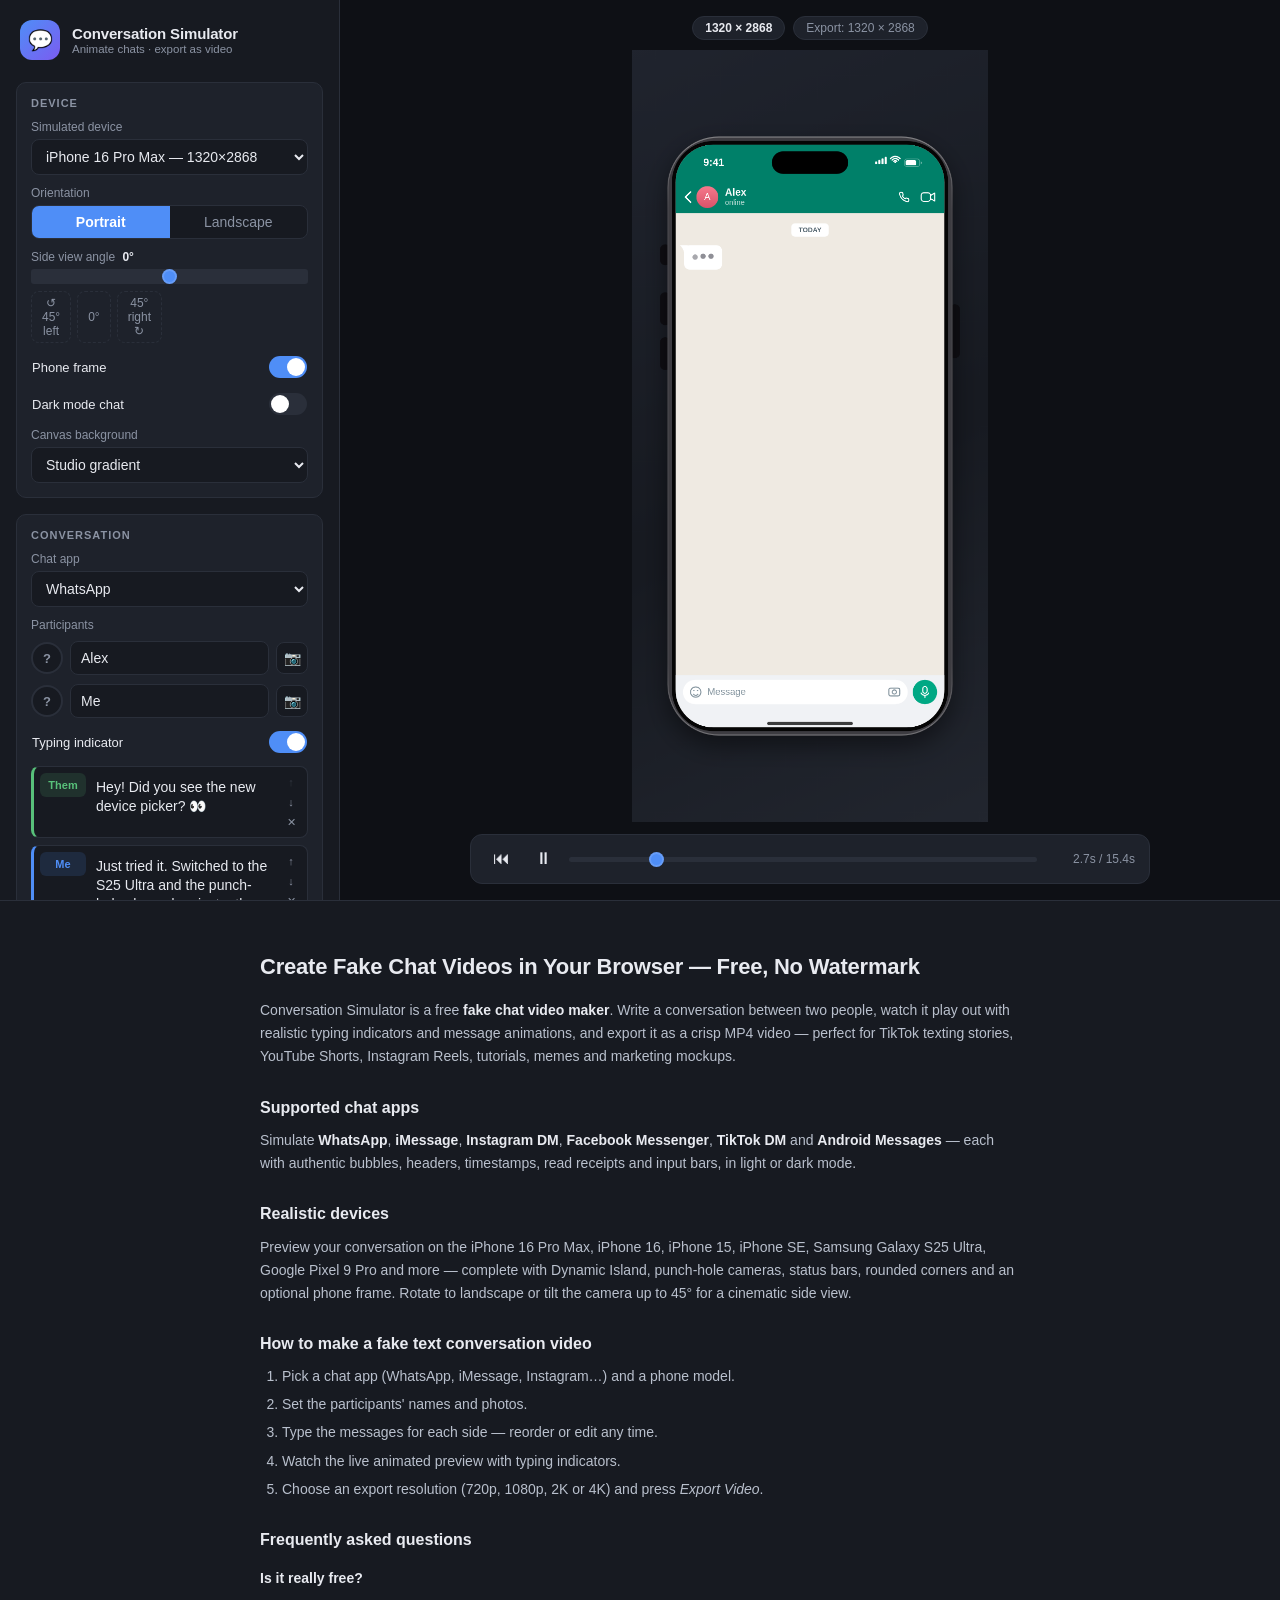
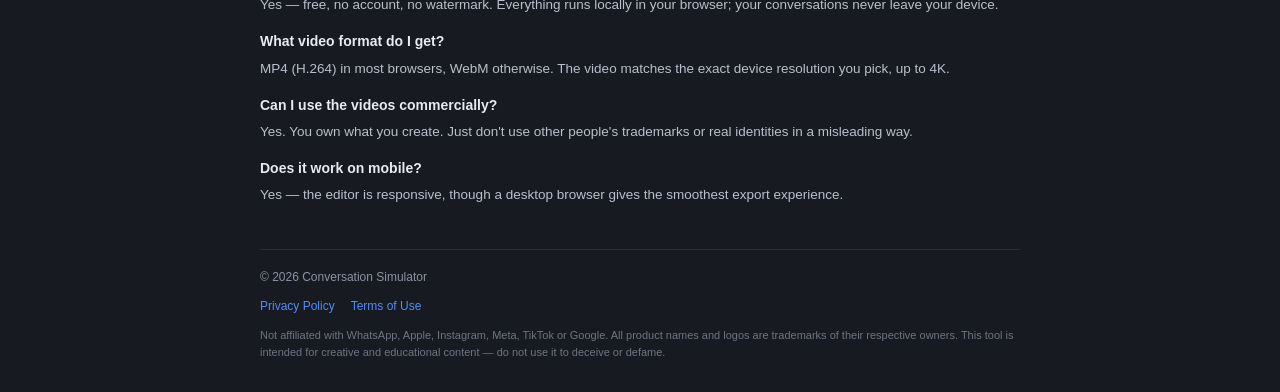
==== index.html @ db602d51 "Conversation Simulator — fake chat video maker Free browser-based tool: animate WhatsApp/iMessage/In" ====
<!DOCTYPE html>
<html lang="en">
<head>
<meta charset="UTF-8" />
<meta name="viewport" content="width=device-width, initial-scale=1.0" />
<title>Fake Chat Video Maker — WhatsApp, iMessage, Instagram DM Animations | Conversation Simulator</title>
<meta name="description" content="Create realistic fake chat conversations for WhatsApp, iMessage, Instagram DM, Messenger and TikTok — animate them with typing indicators and export as HD, Full HD or 4K video. Free, no watermark, runs in your browser." />
<meta name="keywords" content="fake chat generator, chat video maker, whatsapp chat generator, fake text message video, imessage generator, instagram dm generator, chat animation maker, fake conversation video, texting story video maker" />
<link rel="canonical" href="https://cohenido.github.io/chat-video-maker/" />
<link rel="icon" href="assets/favicon.svg" type="image/svg+xml" />

<meta property="og:type" content="website" />
<meta property="og:site_name" content="Conversation Simulator" />
<meta property="og:title" content="Fake Chat Video Maker — WhatsApp, iMessage, Instagram DM Animations" />
<meta property="og:description" content="Create realistic animated chat conversations and export them as HD/4K video. WhatsApp, iMessage, Instagram DM, Messenger & TikTok skins. Free, in your browser." />
<meta property="og:url" content="https://cohenido.github.io/chat-video-maker/" />
<meta property="og:image" content="https://cohenido.github.io/chat-video-maker/assets/og-image.jpg" />
<meta name="twitter:card" content="summary_large_image" />
<meta name="twitter:title" content="Fake Chat Video Maker — Conversation Simulator" />
<meta name="twitter:description" content="Animate fake WhatsApp, iMessage, Instagram DM, Messenger & TikTok chats and export as crisp HD–4K video. Free, no watermark." />
<meta name="twitter:image" content="https://cohenido.github.io/chat-video-maker/assets/og-image.jpg" />

<script type="application/ld+json">
{
  "@context": "https://schema.org",
  "@type": "WebApplication",
  "name": "Conversation Simulator — Fake Chat Video Maker",
  "url": "https://cohenido.github.io/chat-video-maker/",
  "applicationCategory": "MultimediaApplication",
  "operatingSystem": "Any (web browser)",
  "offers": { "@type": "Offer", "price": "0", "priceCurrency": "USD" },
  "description": "Create realistic fake chat conversations for WhatsApp, iMessage, Instagram DM, Messenger and TikTok, animate them with typing indicators, and export as HD, Full HD, 2K or 4K video with device frames for iPhone and Android.",
  "featureList": [
    "WhatsApp, iMessage, Instagram DM, Messenger, TikTok and Android Messages chat styles",
    "iPhone 16/15/SE, Samsung Galaxy S25, Google Pixel 9 device presets with Dynamic Island and punch-hole",
    "Typing indicator and message pop animations",
    "Custom participant names and photos",
    "Portrait, landscape and 3D side-view angle",
    "Export video in 720p, 1080p, 2K or 4K with no watermark"
  ]
}
</script>
<script type="application/ld+json">
{
  "@context": "https://schema.org",
  "@type": "FAQPage",
  "mainEntity": [
    {
      "@type": "Question",
      "name": "How do I make a fake WhatsApp chat video?",
      "acceptedAnswer": { "@type": "Answer", "text": "Choose WhatsApp as the chat app, pick a phone like the iPhone 16 Pro Max or Galaxy S25, type your messages for both participants, then press Export Video. The conversation animates with typing indicators and downloads as an MP4 video." }
    },
    {
      "@type": "Question",
      "name": "Is the exported video watermarked?",
      "acceptedAnswer": { "@type": "Answer", "text": "No. Exported videos have no watermark and match the exact device resolution you choose, up to 4K." }
    },
    {
      "@type": "Question",
      "name": "Which chat apps can I simulate?",
      "acceptedAnswer": { "@type": "Answer", "text": "WhatsApp, iMessage, Instagram DM, Facebook Messenger, TikTok DM and Android Messages — each with authentic bubbles, headers and input bars in light or dark mode." }
    },
    {
      "@type": "Question",
      "name": "Is it free? Do I need to sign up?",
      "acceptedAnswer": { "@type": "Answer", "text": "Yes, it is completely free and requires no account. Everything runs locally in your browser — your conversations are never uploaded to a server." }
    }
  ]
}
</script>

<link rel="stylesheet" href="css/style.css?v=4" />

<!-- Monetization: set your AdSense publisher ID here after approval, e.g. 'ca-pub-1234567890123456' -->
<script>window.ADSENSE_CLIENT = '';</script>
<script>
(function () {
  if (!window.ADSENSE_CLIENT) return;
  var s = document.createElement('script');
  s.async = true;
  s.src = 'https://pagead2.googlesyndication.com/pagead/js/adsbygoogle.js?client=' + window.ADSENSE_CLIENT;
  s.crossOrigin = 'anonymous';
  document.head.appendChild(s);
  window.addEventListener('load', function () {
    document.querySelectorAll('.ad-slot').forEach(function (slot) {
      slot.style.display = 'block';
      var ins = document.createElement('ins');
      ins.className = 'adsbygoogle';
      ins.style.display = 'block';
      ins.setAttribute('data-ad-client', window.ADSENSE_CLIENT);
      ins.setAttribute('data-ad-format', 'auto');
      ins.setAttribute('data-full-width-responsive', 'true');
      slot.appendChild(ins);
      (window.adsbygoogle = window.adsbygoogle || []).push({});
    });
  });
})();
</script>
</head>
<body>
<div class="app">

  <aside class="sidebar">
    <header class="brand">
      <div class="logo">💬</div>
      <div>
        <h1>Conversation Simulator</h1>
        <p>Animate chats · export as video</p>
      </div>
    </header>

    <section class="panel">
      <h2>Device</h2>
      <label class="field">
        <span>Simulated device</span>
        <select id="device-select"></select>
      </label>
      <div id="custom-device-size" class="dual-input" hidden>
        <label class="field"><span>Width px</span><input id="custom-w" type="number" min="16" step="2" /></label>
        <label class="field"><span>Height px</span><input id="custom-h" type="number" min="16" step="2" /></label>
      </div>
      <div class="field">
        <span>Orientation</span>
        <div class="segmented">
          <button id="portrait-btn" class="active">Portrait</button>
          <button id="landscape-btn">Landscape</button>
        </div>
      </div>
      <div class="field">
        <span>Side view angle <b id="angle-label" class="angle-value">0°</b></span>
        <input id="angle-slider" type="range" min="-45" max="45" step="1" value="0" />
        <div class="angle-presets">
          <button id="angle-left" class="ghost small">↺ 45° left</button>
          <button id="angle-zero" class="ghost small">0°</button>
          <button id="angle-right" class="ghost small">45° right ↻</button>
        </div>
      </div>
      <label class="toggle-row">
        <span>Phone frame</span>
        <input type="checkbox" id="frame-toggle" checked />
      </label>
      <label class="toggle-row">
        <span>Dark mode chat</span>
        <input type="checkbox" id="dark-toggle" />
      </label>
      <label class="field">
        <span>Canvas background</span>
        <select id="bg-style">
          <option value="gradient">Studio gradient</option>
          <option value="solid">Solid color</option>
        </select>
      </label>
      <label class="field" id="bg-color-row" hidden>
        <span>Background color</span>
        <input type="color" id="bg-color" value="#17191e" />
      </label>
    </section>

    <section class="panel">
      <h2>Conversation</h2>
      <label class="field">
        <span>Chat app</span>
        <select id="app-select"></select>
      </label>
      <div class="field">
        <span>Participants</span>
        <div class="participant-row">
          <div id="contact-thumb" class="avatar-thumb them" title="Their photo"></div>
          <input id="contact-name" type="text" placeholder="Contact name" />
          <label class="photo-btn" title="Upload photo">
            📷<input id="contact-photo" type="file" accept="image/*" hidden />
          </label>
          <button id="contact-photo-clear" class="clear-photo" title="Remove photo" hidden>✕</button>
        </div>
        <div class="participant-row">
          <div id="my-thumb" class="avatar-thumb me" title="Your photo"></div>
          <input id="my-name" type="text" placeholder="Your name" />
          <label class="photo-btn" title="Upload photo">
            📷<input id="my-photo" type="file" accept="image/*" hidden />
          </label>
          <button id="my-photo-clear" class="clear-photo" title="Remove photo" hidden>✕</button>
        </div>
      </div>
      <label class="toggle-row">
        <span>Typing indicator</span>
        <input type="checkbox" id="typing-toggle" checked />
      </label>
      <div id="message-list" class="message-list"></div>
      <div class="add-buttons">
        <button id="add-them-btn" class="ghost">+ Received</button>
        <button id="add-me-btn" class="ghost">+ Sent</button>
      </div>
    </section>

    <section class="panel">
      <h2>Export</h2>
      <label class="field">
        <span>Resolution</span>
        <select id="export-res-select"></select>
      </label>
      <div id="custom-export-size" class="dual-input" hidden>
        <label class="field"><span>Width px</span><input id="export-w" type="number" min="16" step="2" /></label>
        <label class="field"><span>Height px</span><input id="export-h" type="number" min="16" step="2" /></label>
      </div>
      <div class="dual-input">
        <label class="field">
          <span>Frame rate</span>
          <select id="fps-select">
            <option value="30">30 fps</option>
            <option value="60" selected>60 fps</option>
          </select>
        </label>
        <label class="field">
          <span>Speed</span>
          <select id="speed-select">
            <option value="0.5">0.5×</option>
            <option value="0.75">0.75×</option>
            <option value="1" selected>1×</option>
            <option value="1.5">1.5×</option>
            <option value="2">2×</option>
          </select>
        </label>
      </div>
      <button id="export-btn" class="primary">⬇ Export Video</button>
      <div id="export-progress" class="progress" hidden>
        <div class="progress-track"><div id="progress-bar" class="progress-bar"></div></div>
        <div class="progress-row">
          <span id="progress-label">Recording…</span>
          <button id="cancel-export-btn" class="ghost small">Cancel</button>
        </div>
        <div class="progress-hint">Recording happens in real time — keep this tab visible for best results.</div>
      </div>
    </section>
  </aside>

  <main class="stage">
    <div class="stage-top">
      <span id="res-badge" class="badge"></span>
      <span id="export-badge" class="badge subtle"></span>
    </div>
    <div class="canvas-wrap">
      <canvas id="preview-canvas"></canvas>
    </div>
    <div class="transport">
      <button id="restart-btn" title="Restart">⏮</button>
      <button id="play-btn" title="Pause">⏸</button>
      <input id="scrubber" type="range" min="0" max="1000" value="0" />
      <span id="time-label" class="time">0.0s</span>
    </div>
  </main>

</div>

<!-- SEO / content section (also required for ad-network approval) -->
<section class="content-section">
  <div class="content-inner">
    <div class="ad-slot" style="display:none"></div>

    <h2>Create Fake Chat Videos in Your Browser — Free, No Watermark</h2>
    <p>
      Conversation Simulator is a free <strong>fake chat video maker</strong>. Write a conversation
      between two people, watch it play out with realistic typing indicators and message
      animations, and export it as a crisp MP4 video — perfect for TikTok texting stories,
      YouTube Shorts, Instagram Reels, tutorials, memes and marketing mockups.
    </p>

    <h3>Supported chat apps</h3>
    <p>
      Simulate <strong>WhatsApp</strong>, <strong>iMessage</strong>, <strong>Instagram DM</strong>,
      <strong>Facebook Messenger</strong>, <strong>TikTok DM</strong> and <strong>Android Messages</strong> —
      each with authentic bubbles, headers, timestamps, read receipts and input bars, in light or dark mode.
    </p>

    <h3>Realistic devices</h3>
    <p>
      Preview your conversation on the iPhone 16 Pro Max, iPhone 16, iPhone 15, iPhone SE,
      Samsung Galaxy S25 Ultra, Google Pixel 9 Pro and more — complete with Dynamic Island,
      punch-hole cameras, status bars, rounded corners and an optional phone frame. Rotate to
      landscape or tilt the camera up to 45° for a cinematic side view.
    </p>

    <h3>How to make a fake text conversation video</h3>
    <ol>
      <li>Pick a chat app (WhatsApp, iMessage, Instagram…) and a phone model.</li>
      <li>Set the participants' names and photos.</li>
      <li>Type the messages for each side — reorder or edit any time.</li>
      <li>Watch the live animated preview with typing indicators.</li>
      <li>Choose an export resolution (720p, 1080p, 2K or 4K) and press <em>Export Video</em>.</li>
    </ol>

    <h3>Frequently asked questions</h3>
    <dl class="faq">
      <dt>Is it really free?</dt>
      <dd>Yes — free, no account, no watermark. Everything runs locally in your browser; your conversations never leave your device.</dd>
      <dt>What video format do I get?</dt>
      <dd>MP4 (H.264) in most browsers, WebM otherwise. The video matches the exact device resolution you pick, up to 4K.</dd>
      <dt>Can I use the videos commercially?</dt>
      <dd>Yes. You own what you create. Just don't use other people's trademarks or real identities in a misleading way.</dd>
      <dt>Does it work on mobile?</dt>
      <dd>Yes — the editor is responsive, though a desktop browser gives the smoothest export experience.</dd>
    </dl>

    <div class="ad-slot" style="display:none"></div>

    <footer class="site-footer">
      <span>© 2026 Conversation Simulator</span>
      <nav>
        <a href="privacy.html">Privacy Policy</a>
        <a href="terms.html">Terms of Use</a>
      </nav>
      <span class="disclaimer">
        Not affiliated with WhatsApp, Apple, Instagram, Meta, TikTok or Google.
        All product names and logos are trademarks of their respective owners.
        This tool is intended for creative and educational content — do not use it to deceive or defame.
      </span>
    </footer>
  </div>
</section>

<div id="toast" class="toast"></div>

<script src="js/devices.js?v=3"></script>
<script src="js/renderer.js?v=5"></script>
<script src="js/export.js?v=4"></script>
<script src="js/app.js?v=3"></script>
</body>
</html>
---- css/style.css ----
* { margin: 0; padding: 0; box-sizing: border-box; }

[hidden] { display: none !important; }

:root {
  --bg: #0e1015;
  --panel: #171a21;
  --panel-2: #1e222b;
  --border: #2a2f3a;
  --text: #e8eaf0;
  --muted: #8b93a3;
  --accent: #4f8ef7;
  --accent-2: #3671d9;
  --danger: #e05d5d;
  --radius: 10px;
  font-size: 14px;
}

html, body { height: 100%; }

body {
  font-family: -apple-system, BlinkMacSystemFont, "Segoe UI", Roboto, "Helvetica Neue", Arial, sans-serif;
  background: var(--bg);
  color: var(--text);
  overflow-x: hidden;
  overflow-y: auto;
}

.app { display: flex; height: 100vh; }

/* ------------------------------ content section ----------------------------- */

.content-section {
  border-top: 1px solid var(--border);
  background: var(--panel);
  padding: 48px 24px 32px;
}
.content-inner { max-width: 760px; margin: 0 auto; line-height: 1.65; color: #b9c0cd; }
.content-inner h2 { color: var(--text); font-size: 22px; margin-bottom: 14px; letter-spacing: -0.01em; }
.content-inner h3 { color: var(--text); font-size: 16px; margin: 26px 0 8px; }
.content-inner p { font-size: 14px; margin-bottom: 10px; }
.content-inner ol { font-size: 14px; padding-left: 22px; display: flex; flex-direction: column; gap: 5px; }
.content-inner strong { color: var(--text); }
.faq dt { color: var(--text); font-weight: 600; font-size: 14px; margin-top: 14px; }
.faq dd { font-size: 13.5px; margin-top: 4px; }
.ad-slot { margin: 26px 0; min-height: 0; }

.site-footer {
  margin-top: 42px; padding-top: 18px; border-top: 1px solid var(--border);
  display: flex; flex-direction: column; gap: 10px; font-size: 12px; color: var(--muted);
}
.site-footer nav { display: flex; gap: 16px; }
.site-footer a { color: var(--accent); text-decoration: none; }
.site-footer a:hover { text-decoration: underline; }
.site-footer .disclaimer { font-size: 11px; opacity: 0.75; line-height: 1.5; }

/* ---------------------------------- sidebar --------------------------------- */

.sidebar {
  width: 340px;
  min-width: 340px;
  background: var(--panel);
  border-right: 1px solid var(--border);
  overflow-y: auto;
  padding: 18px 16px 40px;
  display: flex;
  flex-direction: column;
  gap: 16px;
}

.brand { display: flex; align-items: center; gap: 12px; padding: 2px 4px 6px; }
.brand .logo {
  width: 40px; height: 40px; border-radius: 12px;
  background: linear-gradient(135deg, #4f8ef7, #7b5cf0);
  display: grid; place-items: center; font-size: 20px;
}
.brand h1 { font-size: 15px; font-weight: 700; letter-spacing: -0.01em; }
.brand p { font-size: 11.5px; color: var(--muted); margin-top: 1px; }

.panel {
  background: var(--panel-2);
  border: 1px solid var(--border);
  border-radius: var(--radius);
  padding: 14px;
  display: flex;
  flex-direction: column;
  gap: 11px;
}
.panel h2 {
  font-size: 11px; text-transform: uppercase; letter-spacing: 0.09em;
  color: var(--muted); font-weight: 700;
}

.field { display: flex; flex-direction: column; gap: 5px; flex: 1; }
.field > span { font-size: 12px; color: var(--muted); }

select, input[type="text"], input[type="number"], textarea {
  background: var(--panel);
  border: 1px solid var(--border);
  color: var(--text);
  border-radius: 8px;
  padding: 8px 10px;
  font: inherit;
  width: 100%;
  outline: none;
}
select:focus, input:focus, textarea:focus { border-color: var(--accent); }
input[type="color"] {
  width: 100%; height: 34px; border: 1px solid var(--border);
  border-radius: 8px; background: var(--panel); padding: 3px; cursor: pointer;
}

.dual-input { display: flex; gap: 8px; }

.segmented { display: flex; background: var(--panel); border: 1px solid var(--border); border-radius: 8px; overflow: hidden; }
.segmented button {
  flex: 1; padding: 8px 0; background: transparent; color: var(--muted);
  border: none; font: inherit; cursor: pointer;
}
.segmented button.active { background: var(--accent); color: #fff; font-weight: 600; }
.segmented button:disabled { opacity: 0.4; cursor: not-allowed; }

.toggle-row {
  display: flex; justify-content: space-between; align-items: center;
  font-size: 13px; cursor: pointer; padding: 2px 1px;
}
.toggle-row input[type="checkbox"] {
  appearance: none; width: 38px; height: 22px; border-radius: 11px;
  background: var(--border); position: relative; cursor: pointer; transition: background 0.15s;
}
.toggle-row input[type="checkbox"]::after {
  content: ""; position: absolute; top: 2px; left: 2px;
  width: 18px; height: 18px; border-radius: 50%; background: #fff; transition: left 0.15s;
}
.toggle-row input[type="checkbox"]:checked { background: var(--accent); }
.toggle-row input[type="checkbox"]:checked::after { left: 18px; }

button.primary {
  background: linear-gradient(180deg, var(--accent), var(--accent-2));
  color: #fff; border: none; border-radius: 8px;
  padding: 11px; font: inherit; font-weight: 700; cursor: pointer;
}
button.primary:hover { filter: brightness(1.08); }
button.primary:disabled { opacity: 0.5; cursor: wait; }

button.ghost {
  background: transparent; border: 1px dashed var(--border); color: var(--muted);
  border-radius: 8px; padding: 8px 10px; font: inherit; cursor: pointer; flex: 1;
}
button.ghost:hover { border-color: var(--accent); color: var(--accent); }
button.ghost.small { padding: 4px 10px; font-size: 12px; flex: 0; }

.add-buttons { display: flex; gap: 8px; }

/* ------------------------------- participants ------------------------------- */

.participant-row { display: flex; align-items: center; gap: 7px; margin-top: 4px; }
.participant-row input[type="text"] { flex: 1; min-width: 0; }

.avatar-thumb {
  width: 32px; height: 32px; min-width: 32px; border-radius: 50%;
  background-color: var(--panel); background-size: cover; background-position: center;
  border: 2px solid var(--border); position: relative;
}
.avatar-thumb.them:not(.has-photo)::after,
.avatar-thumb.me:not(.has-photo)::after {
  content: "?"; position: absolute; inset: 0; display: grid; place-items: center;
  color: var(--muted); font-size: 13px; font-weight: 700;
}
.avatar-thumb.has-photo { border-color: var(--accent); }

.photo-btn {
  width: 32px; height: 32px; min-width: 32px; display: grid; place-items: center;
  background: var(--panel); border: 1px solid var(--border); border-radius: 8px;
  cursor: pointer; font-size: 14px;
}
.photo-btn:hover { border-color: var(--accent); }

.clear-photo {
  width: 22px; height: 22px; min-width: 22px; border-radius: 50%;
  background: var(--panel); border: 1px solid var(--border); color: var(--muted);
  font-size: 10px; cursor: pointer;
}
.clear-photo:hover { color: var(--danger); border-color: var(--danger); }

/* ------------------------------- angle control ------------------------------ */

.angle-value { color: var(--text); font-weight: 700; margin-left: 4px; }
.angle-presets { display: flex; gap: 6px; margin-top: 2px; }
.angle-presets button { font-size: 11px; padding: 4px 6px; flex: 1; }

/* ------------------------------ message editor ------------------------------ */

.message-list { display: flex; flex-direction: column; gap: 7px; max-height: 320px; overflow-y: auto; }

.msg-row {
  display: flex; gap: 6px; align-items: flex-start;
  background: var(--panel); border: 1px solid var(--border);
  border-radius: 8px; padding: 6px;
}
.msg-row.me { border-left: 3px solid var(--accent); }
.msg-row:not(.me) { border-left: 3px solid #58c07a; }

.sender-btn {
  min-width: 46px; padding: 6px 0; font-size: 11px; font-weight: 700;
  border: none; border-radius: 6px; cursor: pointer;
  background: #58c07a22; color: #58c07a;
}
.msg-row.me .sender-btn { background: #4f8ef722; color: var(--accent); }

.msg-row textarea {
  border: none; background: transparent; resize: none; padding: 5px 4px;
  min-height: 28px; line-height: 1.35; overflow: hidden;
}

.msg-controls { display: flex; flex-direction: column; gap: 2px; }
.msg-controls button {
  background: transparent; border: none; color: var(--muted);
  font-size: 11px; width: 20px; height: 18px; cursor: pointer; border-radius: 4px;
}
.msg-controls button:hover:not(:disabled) { background: var(--border); color: var(--text); }
.msg-controls button:disabled { opacity: 0.25; cursor: default; }

/* ---------------------------------- progress -------------------------------- */

.progress { display: flex; flex-direction: column; gap: 8px; }
.progress-track { height: 8px; background: var(--panel); border-radius: 4px; overflow: hidden; border: 1px solid var(--border); }
.progress-bar { height: 100%; width: 0%; background: linear-gradient(90deg, var(--accent), #7b5cf0); transition: width 0.15s linear; }
.progress-row { display: flex; justify-content: space-between; align-items: center; font-size: 12px; color: var(--muted); }
.progress-hint { font-size: 11px; color: var(--muted); opacity: 0.75; line-height: 1.4; }

/* ----------------------------------- stage ---------------------------------- */

.stage {
  flex: 1; display: flex; flex-direction: column;
  align-items: center; padding: 16px 24px;
  min-width: 0;
}

.stage-top { display: flex; gap: 8px; padding-bottom: 10px; }
.badge {
  background: var(--panel-2); border: 1px solid var(--border);
  padding: 4px 12px; border-radius: 20px; font-size: 12px; font-weight: 600;
}
.badge.subtle { color: var(--muted); font-weight: 500; }

.canvas-wrap {
  flex: 1; min-height: 0; width: 100%;
  display: grid; place-items: center;
}
#preview-canvas {
  width: 100%;
  height: 100%;
  min-width: 0;
  min-height: 0;
  object-fit: contain;
}

.transport {
  display: flex; align-items: center; gap: 10px;
  width: min(680px, 100%);
  background: var(--panel-2); border: 1px solid var(--border);
  border-radius: 12px; padding: 8px 14px; margin-top: 12px;
}
.transport button {
  background: transparent; border: none; color: var(--text);
  font-size: 17px; cursor: pointer; width: 32px; height: 32px; border-radius: 8px;
}
.transport button:hover { background: var(--border); }
.transport .time { font-size: 12px; color: var(--muted); min-width: 88px; text-align: right; font-variant-numeric: tabular-nums; }

input[type="range"] {
  flex: 1; appearance: none; height: 5px; border-radius: 3px;
  background: var(--border); outline: none; cursor: pointer;
}
input[type="range"]::-webkit-slider-thumb {
  appearance: none; width: 15px; height: 15px; border-radius: 50%;
  background: var(--accent); border: 2px solid #fff2;
}

/* ----------------------------------- toast ---------------------------------- */

.toast {
  position: fixed; bottom: 22px; left: 50%; transform: translate(-50%, 80px);
  background: var(--panel-2); border: 1px solid var(--border);
  padding: 11px 20px; border-radius: 10px; font-size: 13px;
  opacity: 0; transition: all 0.25s ease; pointer-events: none;
  box-shadow: 0 8px 30px rgba(0,0,0,0.4); z-index: 50;
}
.toast.show { opacity: 1; transform: translate(-50%, 0); }
.toast.error { border-color: var(--danger); color: #f0b0b0; }

/* --------------------------------- responsive ------------------------------- */

@media (max-width: 900px) {
  .app { flex-direction: column; overflow-y: auto; height: auto; }
  body { overflow: auto; }
  .sidebar { width: 100%; min-width: 0; border-right: none; border-bottom: 1px solid var(--border); }
  .stage { min-height: 80vh; }
}
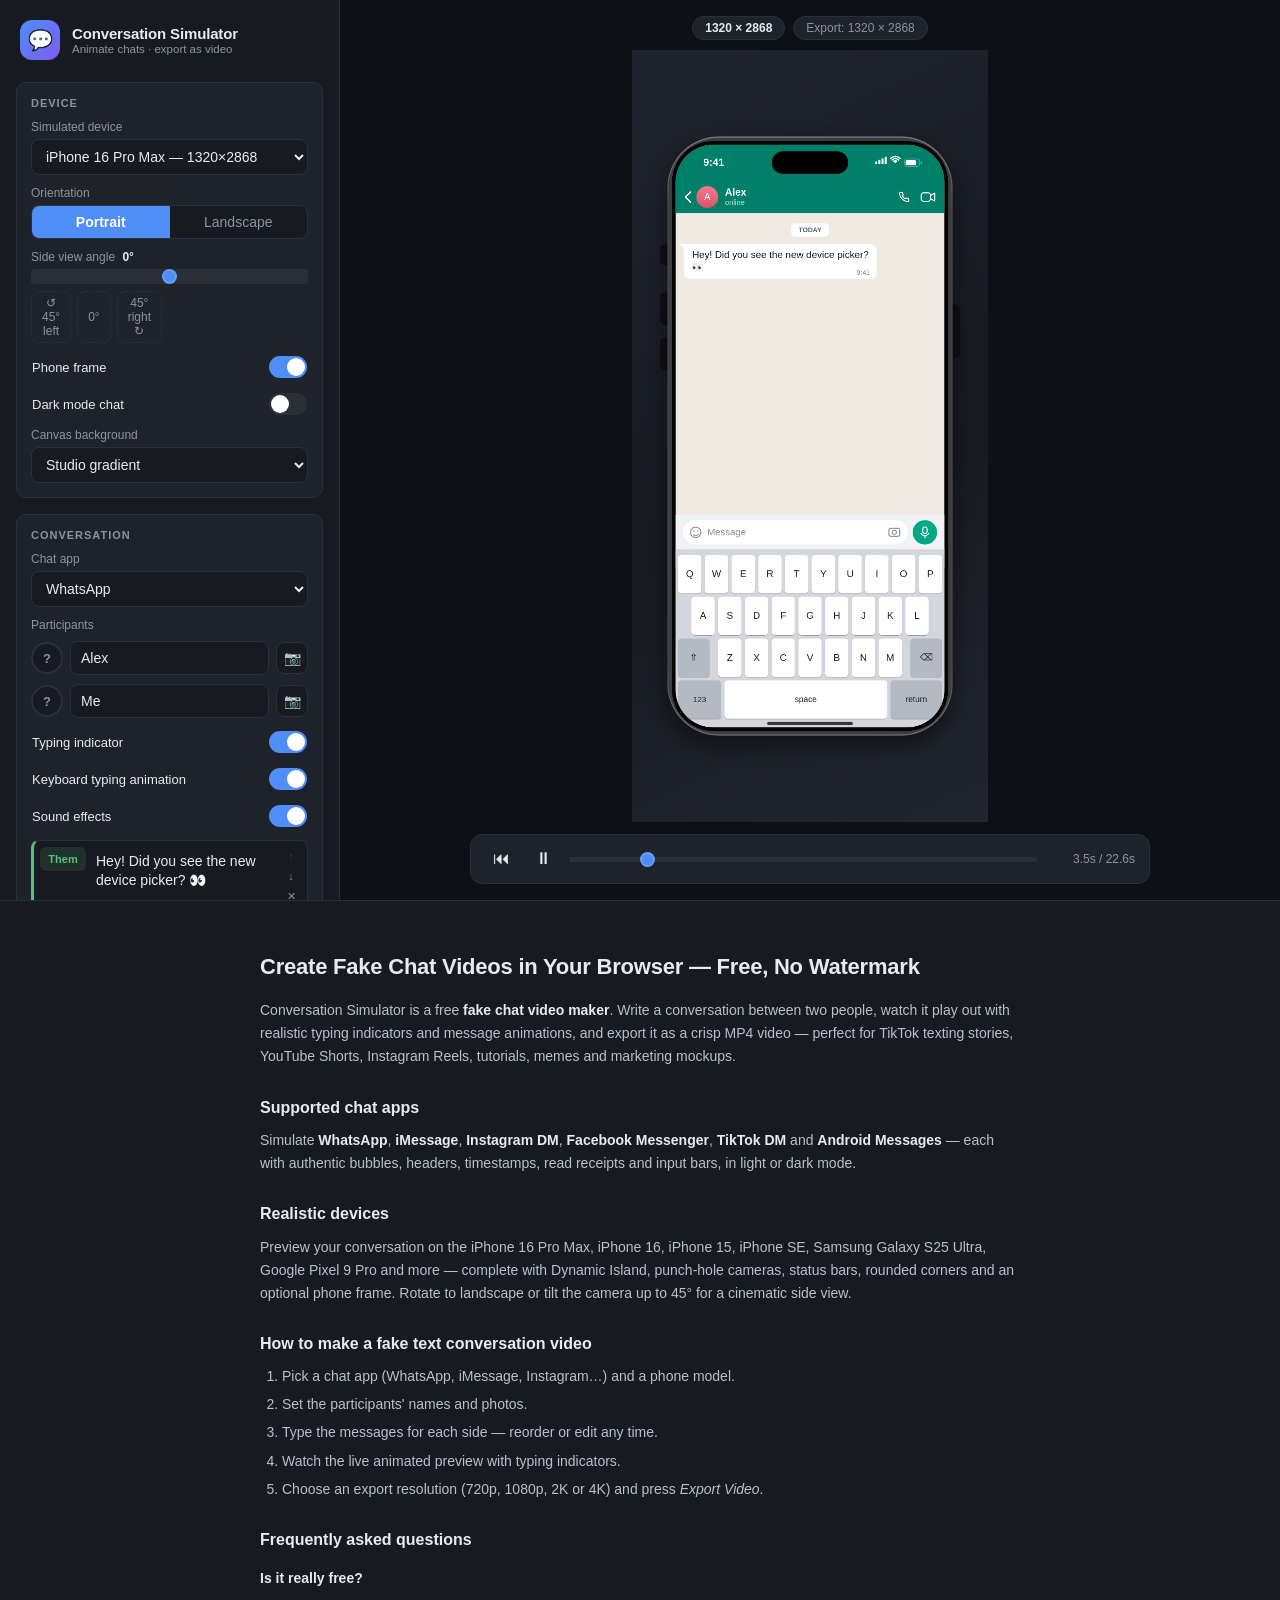
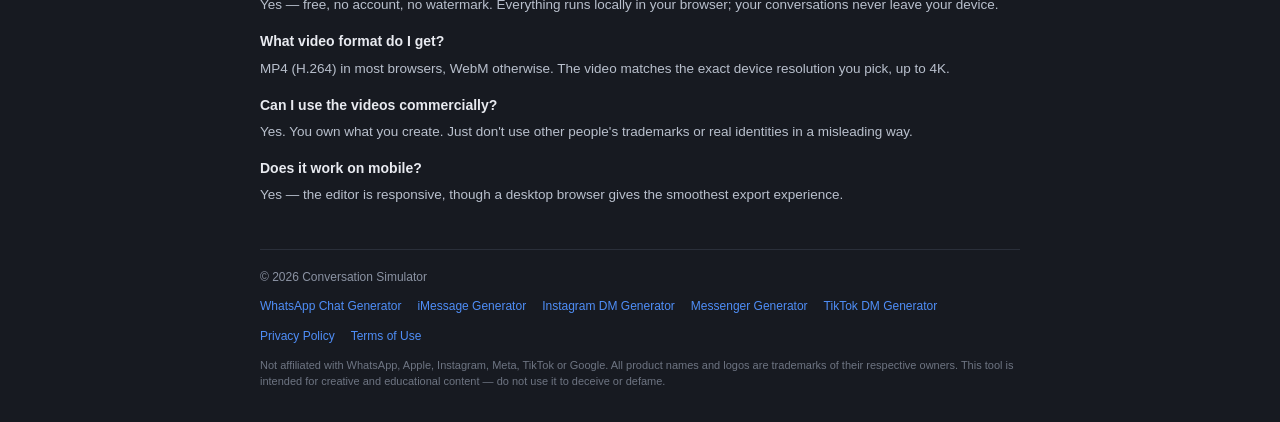
==== commit b6971609: "Per-app sound profiles: WhatsApp da-ding, iMessage swoosh, Messenger pop Each chat skin now has its " ====
--- a/index.html
+++ b/index.html
@@ -185,6 +185,14 @@
         <span>Typing indicator</span>
         <input type="checkbox" id="typing-toggle" checked />
       </label>
+      <label class="toggle-row">
+        <span>Keyboard typing animation</span>
+        <input type="checkbox" id="keyboard-toggle" checked />
+      </label>
+      <label class="toggle-row">
+        <span>Sound effects</span>
+        <input type="checkbox" id="sounds-toggle" checked />
+      </label>
       <div id="message-list" class="message-list"></div>
       <div class="add-buttons">
         <button id="add-them-btn" class="ghost">+ Received</button>
@@ -222,6 +230,10 @@
         </label>
       </div>
       <button id="export-btn" class="primary">⬇ Export Video</button>
+      <div class="dual-input">
+        <button id="export-png-btn" class="ghost">📷 Export PNG</button>
+        <button id="share-btn" class="ghost">🔗 Share link</button>
+      </div>
       <div id="export-progress" class="progress" hidden>
         <div class="progress-track"><div id="progress-bar" class="progress-bar"></div></div>
         <div class="progress-row">
@@ -304,6 +316,13 @@
 
     <footer class="site-footer">
       <span>© 2026 Conversation Simulator</span>
+      <nav class="generator-links">
+        <a href="whatsapp-chat-generator.html">WhatsApp Chat Generator</a>
+        <a href="imessage-generator.html">iMessage Generator</a>
+        <a href="instagram-dm-generator.html">Instagram DM Generator</a>
+        <a href="messenger-chat-generator.html">Messenger Generator</a>
+        <a href="tiktok-dm-generator.html">TikTok DM Generator</a>
+      </nav>
       <nav>
         <a href="privacy.html">Privacy Policy</a>
         <a href="terms.html">Terms of Use</a>
@@ -319,9 +338,10 @@
 
 <div id="toast" class="toast"></div>
 
-<script src="js/devices.js?v=3"></script>
-<script src="js/renderer.js?v=5"></script>
-<script src="js/export.js?v=4"></script>
-<script src="js/app.js?v=3"></script>
+<script src="js/devices.js?v=7"></script>
+<script src="js/sounds.js?v=7"></script>
+<script src="js/renderer.js?v=7"></script>
+<script src="js/export.js?v=7"></script>
+<script src="js/app.js?v=7"></script>
 </body>
 </html>
--- a/css/style.css
+++ b/css/style.css
@@ -50,6 +50,7 @@
   display: flex; flex-direction: column; gap: 10px; font-size: 12px; color: var(--muted);
 }
 .site-footer nav { display: flex; gap: 16px; }
+.site-footer nav.generator-links { flex-wrap: wrap; gap: 8px 16px; }
 .site-footer a { color: var(--accent); text-decoration: none; }
 .site-footer a:hover { text-decoration: underline; }
 .site-footer .disclaimer { font-size: 11px; opacity: 0.75; line-height: 1.5; }
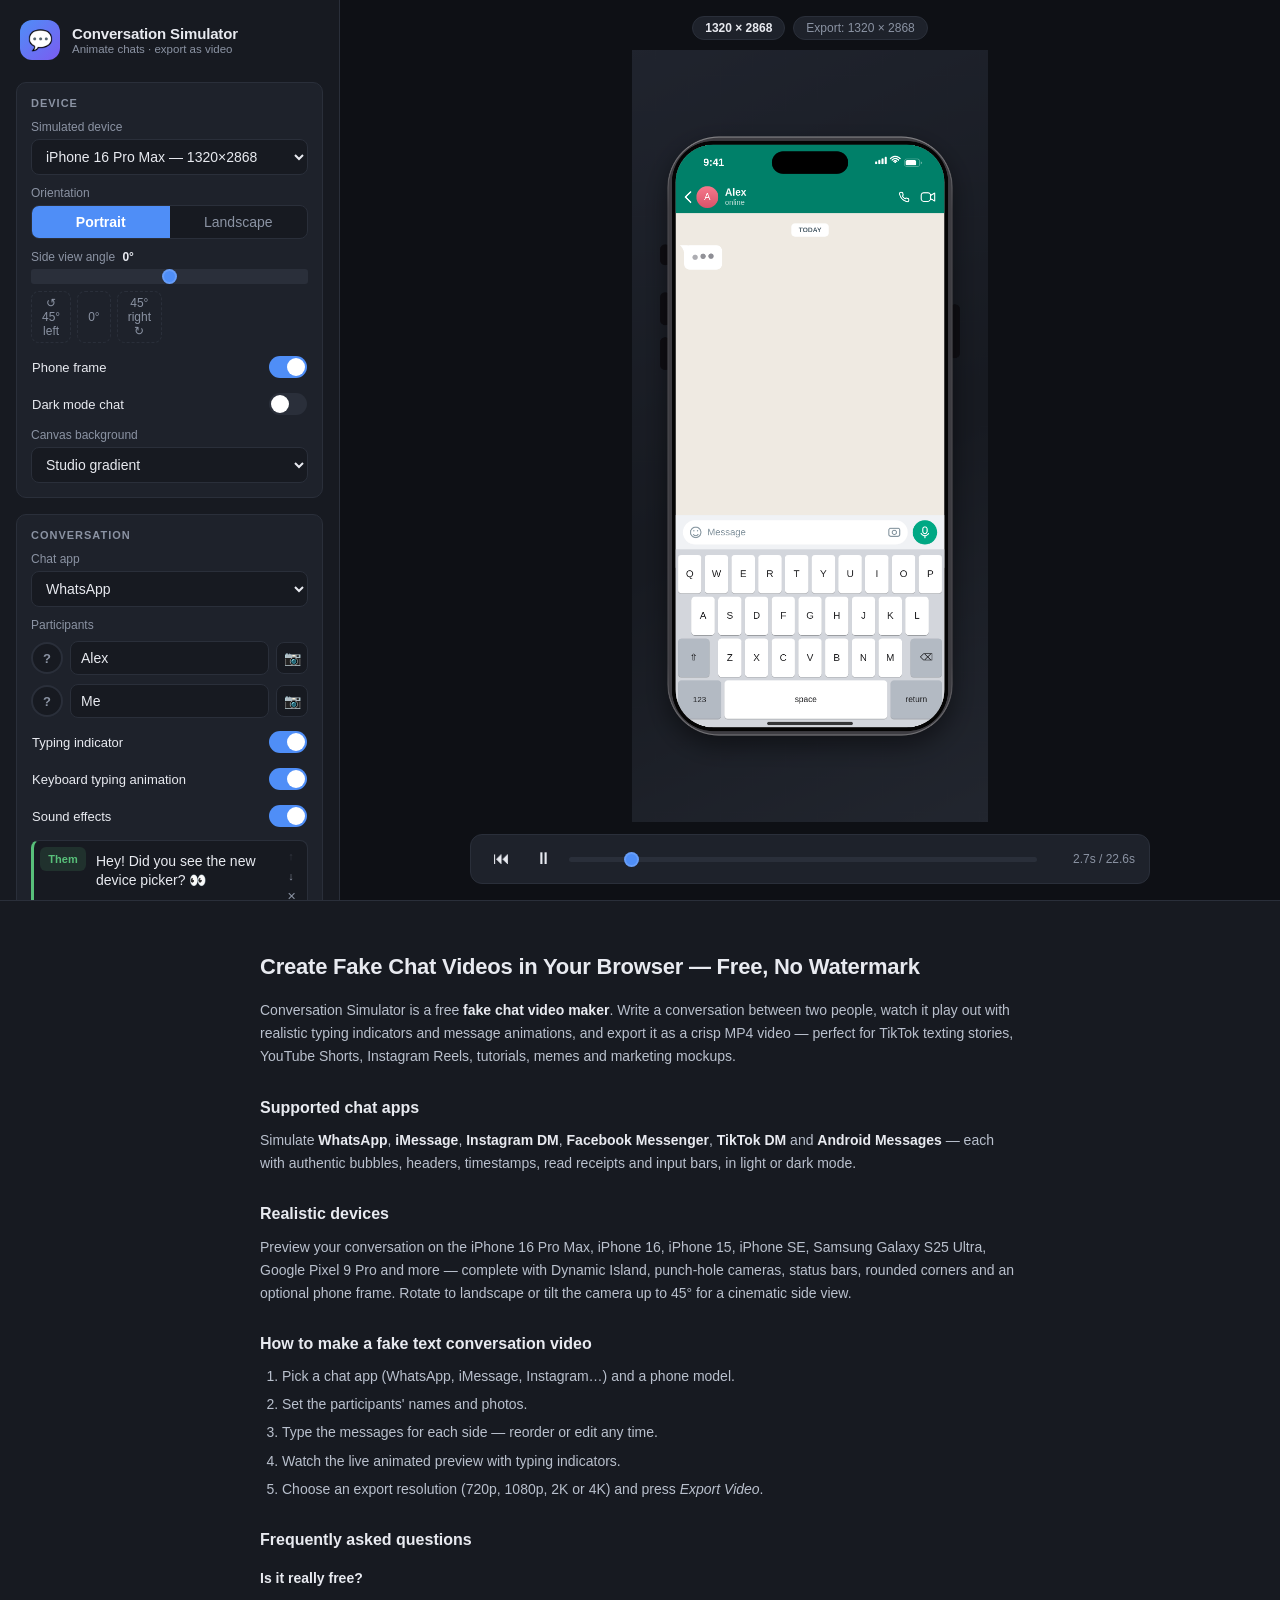
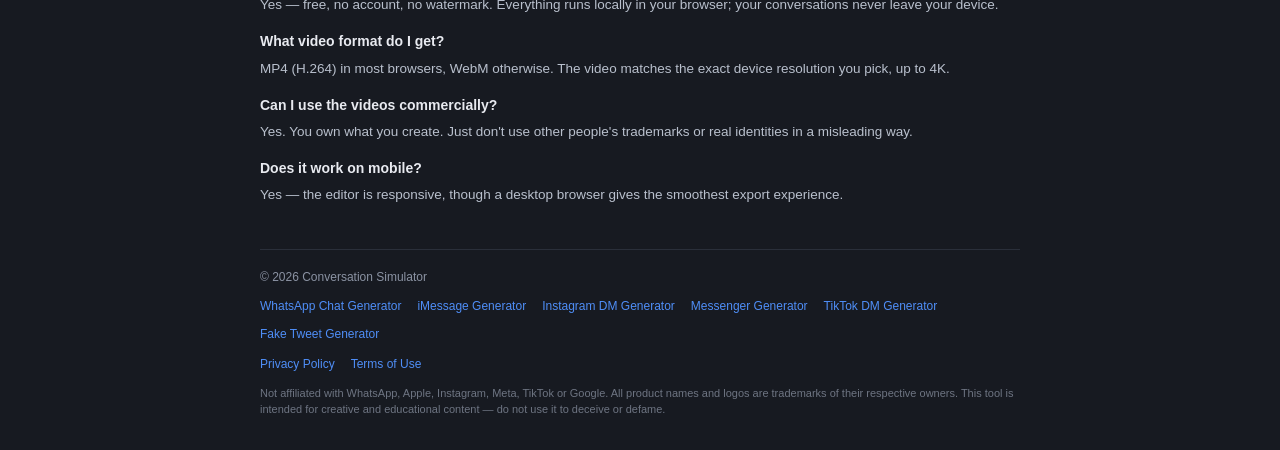
==== commit 890f3519: "Fake Tweet Generator: animated video export with rolling counters New standalone tool at tweet-gener" ====
--- a/index.html
+++ b/index.html
@@ -322,6 +322,7 @@
         <a href="instagram-dm-generator.html">Instagram DM Generator</a>
         <a href="messenger-chat-generator.html">Messenger Generator</a>
         <a href="tiktok-dm-generator.html">TikTok DM Generator</a>
+        <a href="tweet-generator.html">Fake Tweet Generator</a>
       </nav>
       <nav>
         <a href="privacy.html">Privacy Policy</a>
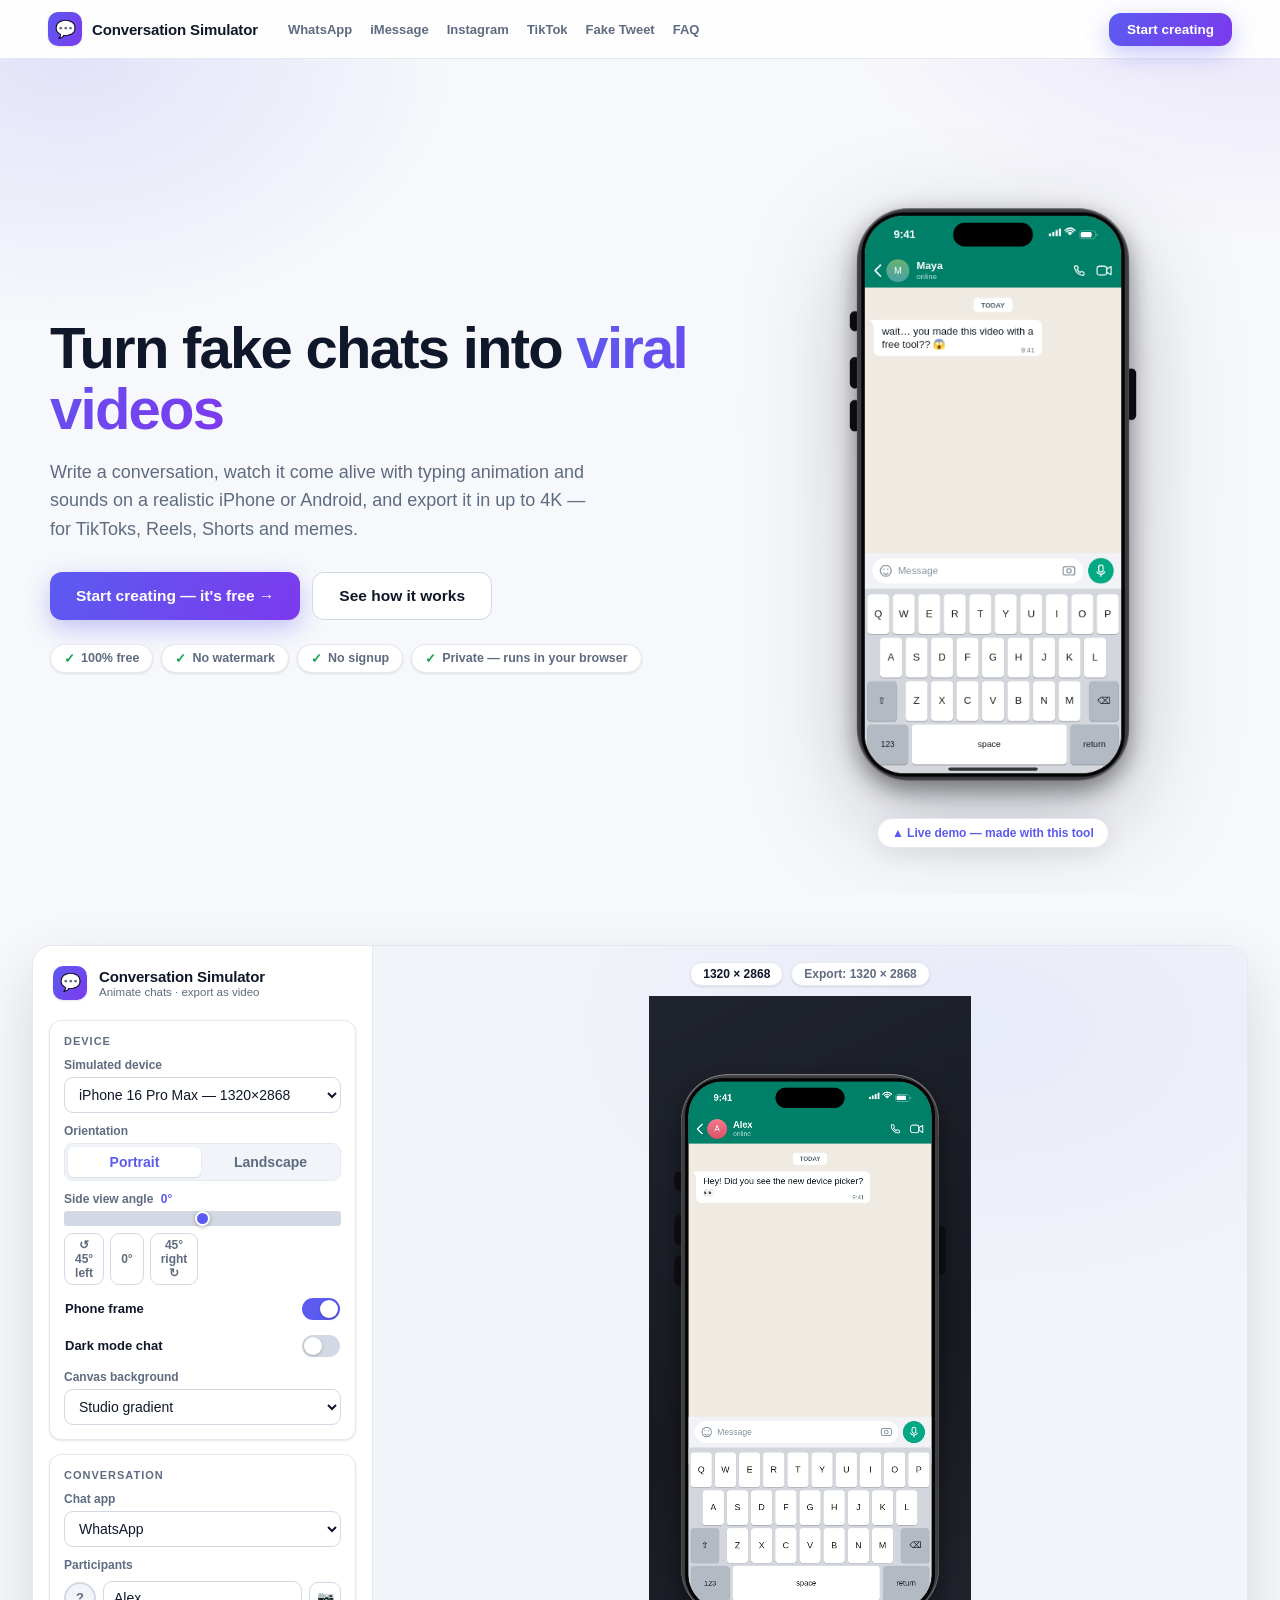
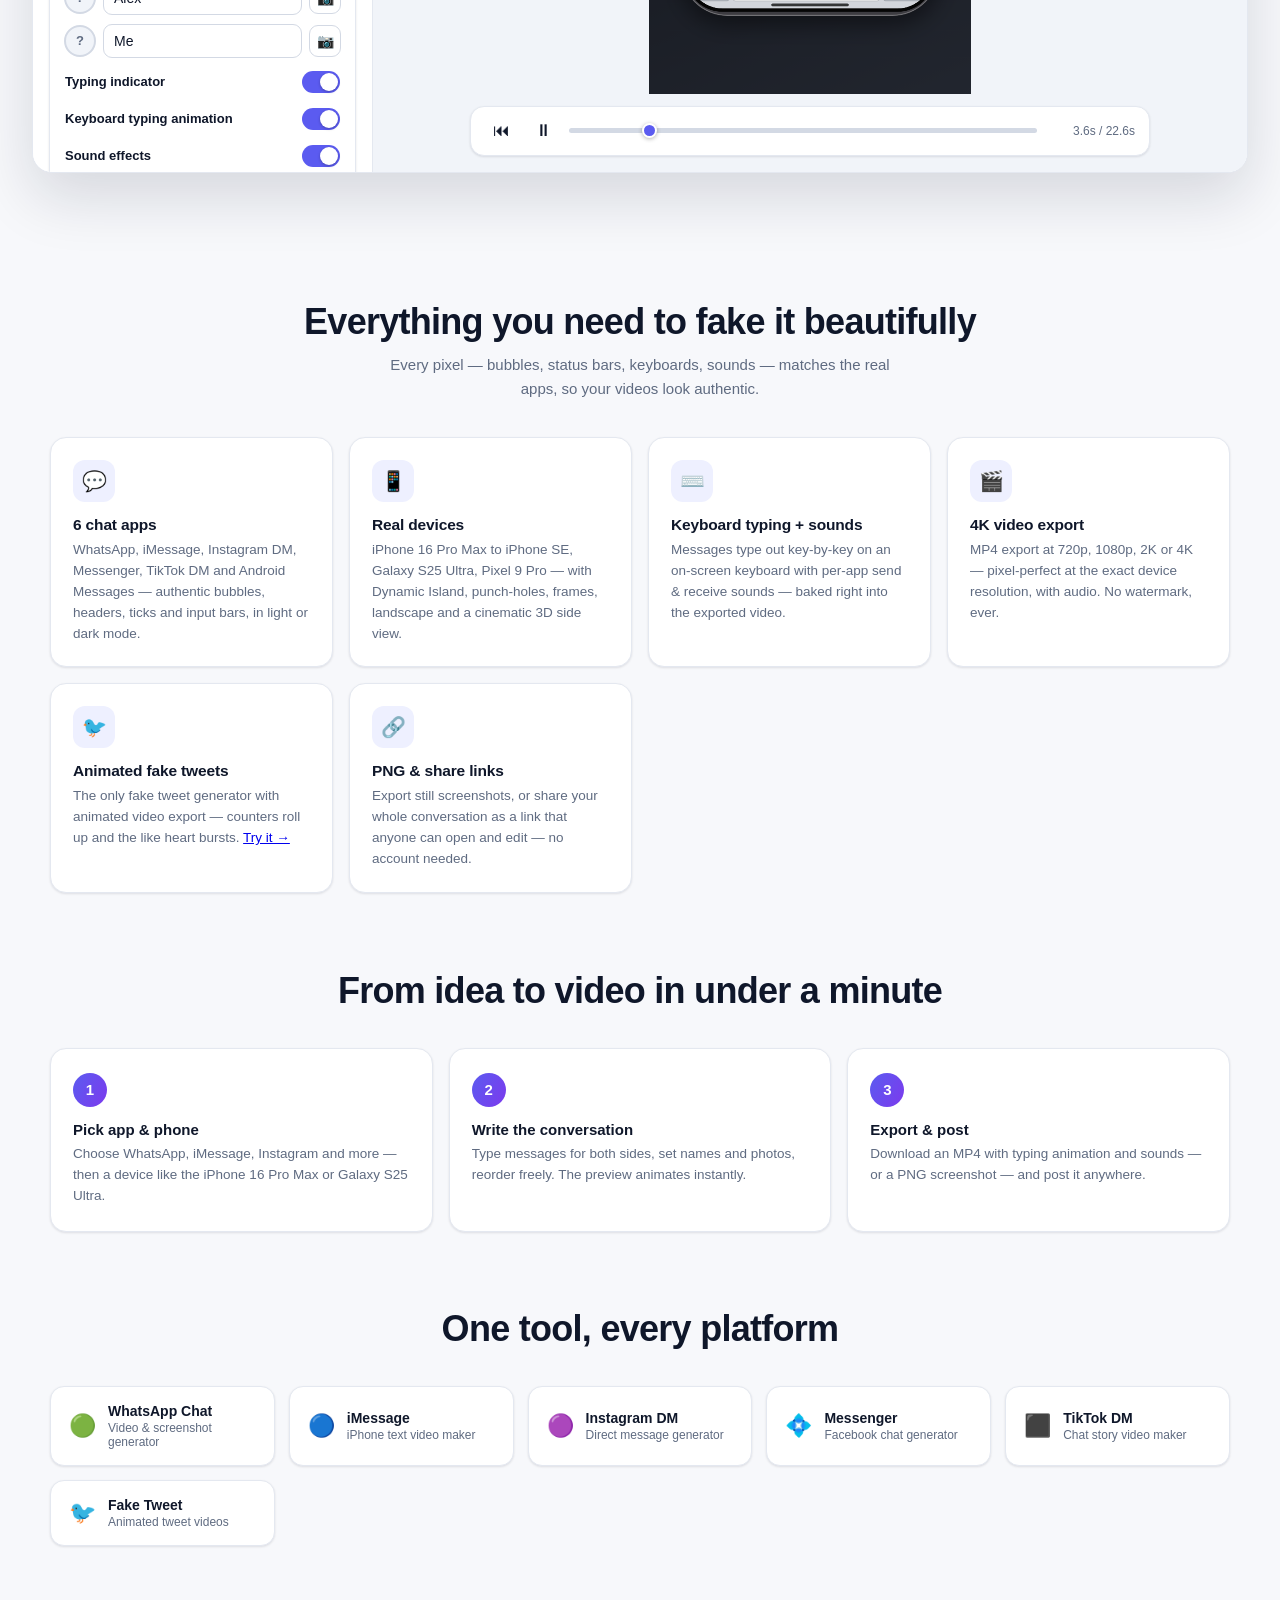
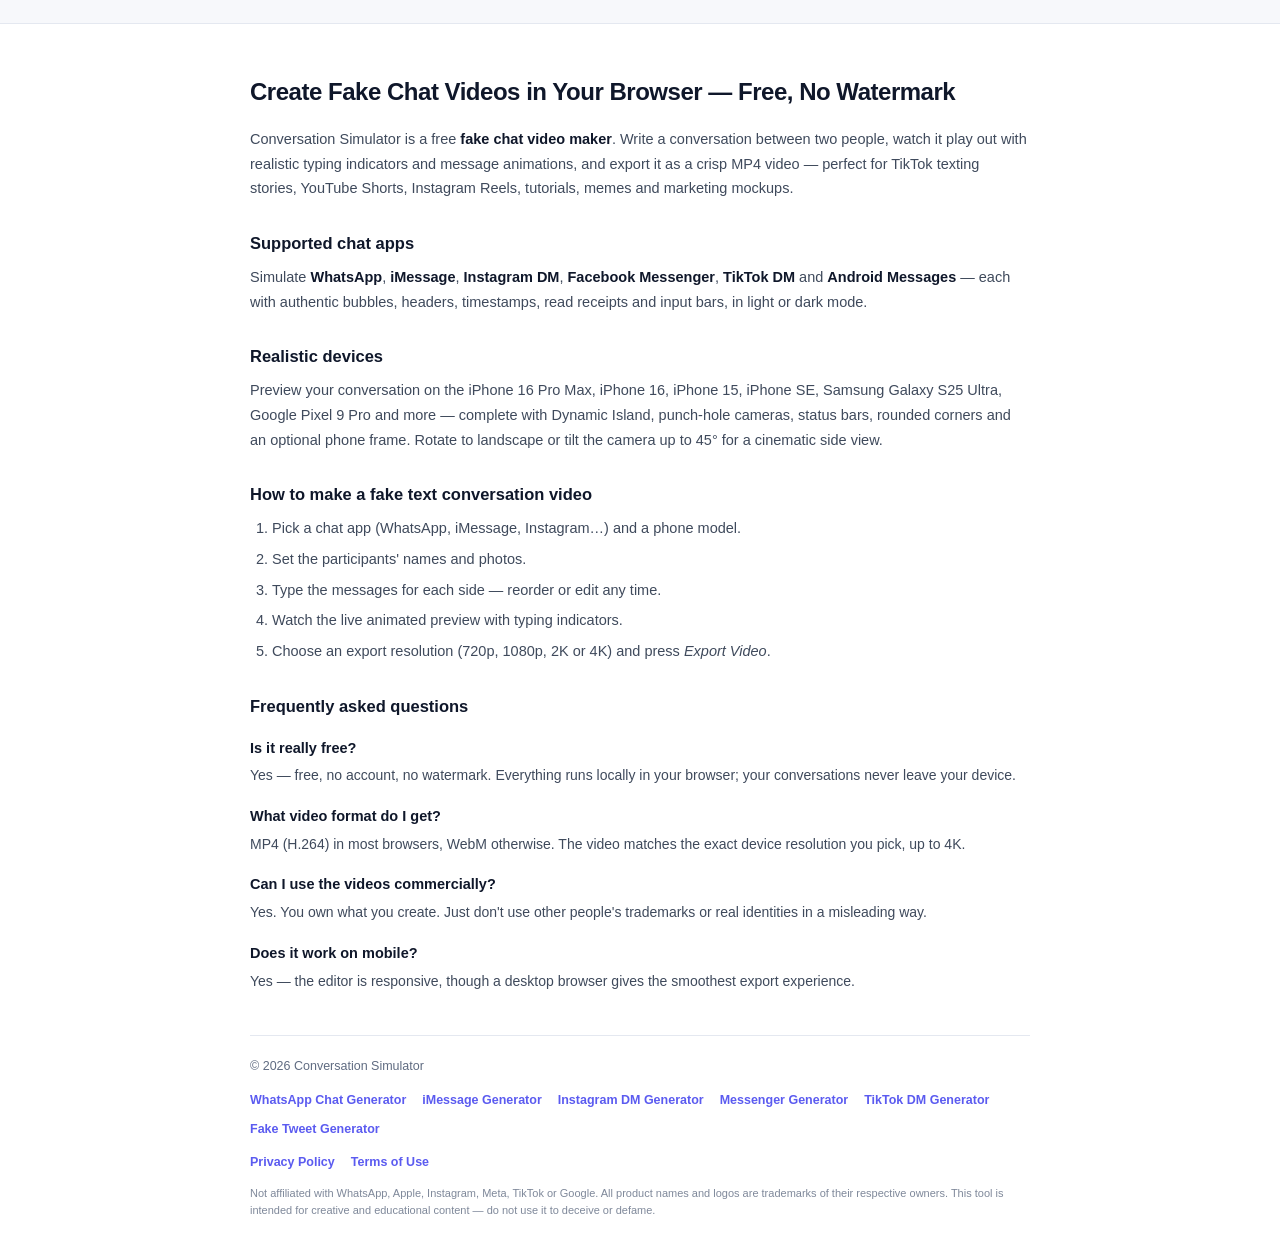
==== commit aac017fd: "Redesign: conversion-focused light SaaS landing + studio - New light design system (indigo/violet gr" ====
--- a/index.html
+++ b/index.html
@@ -69,7 +69,7 @@
 }
 </script>
 
-<link rel="stylesheet" href="css/style.css?v=4" />
+<link rel="stylesheet" href="css/style.css?v=8" />
 
 <!-- Monetization: set your AdSense publisher ID here after approval, e.g. 'ca-pub-1234567890123456' -->
 <script>window.ADSENSE_CLIENT = '';</script>
@@ -98,6 +98,48 @@
 </script>
 </head>
 <body>
+
+<nav class="topnav">
+  <a class="nav-brand" href="./"><span class="logo">💬</span> Conversation Simulator</a>
+  <div class="nav-links">
+    <a href="whatsapp-chat-generator.html">WhatsApp</a>
+    <a href="imessage-generator.html">iMessage</a>
+    <a href="instagram-dm-generator.html">Instagram</a>
+    <a href="tiktok-dm-generator.html">TikTok</a>
+    <a href="tweet-generator.html">Fake Tweet</a>
+    <a href="#faq">FAQ</a>
+  </div>
+  <a class="btn-lg solid nav-cta" href="#studio" style="padding:9px 18px; font-size:13.5px;">Start creating</a>
+</nav>
+
+<header class="hero">
+  <div class="hero-grid">
+    <div class="hero-copy">
+      <h1 id="hero-title">Turn fake chats into <span class="grad-text">viral videos</span></h1>
+      <p class="hero-sub" id="hero-sub">
+        Write a conversation, watch it come alive with typing animation and sounds on a
+        realistic iPhone or Android, and export it in up to 4K — for TikToks, Reels,
+        Shorts and memes.
+      </p>
+      <div class="hero-ctas">
+        <a class="btn-lg solid" href="#studio">Start creating — it's free →</a>
+        <a class="btn-lg outline" href="#how">See how it works</a>
+      </div>
+      <div class="trust-chips">
+        <span class="chip"><b>✓</b> 100% free</span>
+        <span class="chip"><b>✓</b> No watermark</span>
+        <span class="chip"><b>✓</b> No signup</span>
+        <span class="chip"><b>✓</b> Private — runs in your browser</span>
+      </div>
+    </div>
+    <div class="hero-demo">
+      <canvas id="hero-demo-canvas" width="440" height="900" aria-label="Live demo of an animated WhatsApp conversation"></canvas>
+      <span class="demo-caption">▲ Live demo — made with this tool</span>
+    </div>
+  </div>
+</header>
+
+<section class="studio-section" id="studio">
 <div class="app">
 
   <aside class="sidebar">
@@ -262,9 +304,83 @@
   </main>
 
 </div>
+</section>
+
+<section class="section" id="features">
+  <div class="section-inner">
+    <h2 class="section-title">Everything you need to fake it beautifully</h2>
+    <p class="section-sub">Every pixel — bubbles, status bars, keyboards, sounds — matches the real apps, so your videos look authentic.</p>
+    <div class="features-grid">
+      <div class="feature-card">
+        <div class="f-icon">💬</div>
+        <h3>6 chat apps</h3>
+        <p>WhatsApp, iMessage, Instagram DM, Messenger, TikTok DM and Android Messages — authentic bubbles, headers, ticks and input bars, in light or dark mode.</p>
+      </div>
+      <div class="feature-card">
+        <div class="f-icon">📱</div>
+        <h3>Real devices</h3>
+        <p>iPhone 16 Pro Max to iPhone SE, Galaxy S25 Ultra, Pixel 9 Pro — with Dynamic Island, punch-holes, frames, landscape and a cinematic 3D side view.</p>
+      </div>
+      <div class="feature-card">
+        <div class="f-icon">⌨️</div>
+        <h3>Keyboard typing + sounds</h3>
+        <p>Messages type out key-by-key on an on-screen keyboard with per-app send &amp; receive sounds — baked right into the exported video.</p>
+      </div>
+      <div class="feature-card">
+        <div class="f-icon">🎬</div>
+        <h3>4K video export</h3>
+        <p>MP4 export at 720p, 1080p, 2K or 4K — pixel-perfect at the exact device resolution, with audio. No watermark, ever.</p>
+      </div>
+      <div class="feature-card">
+        <div class="f-icon">🐦</div>
+        <h3>Animated fake tweets</h3>
+        <p>The only fake tweet generator with animated video export — counters roll up and the like heart bursts. <a href="tweet-generator.html">Try it →</a></p>
+      </div>
+      <div class="feature-card">
+        <div class="f-icon">🔗</div>
+        <h3>PNG &amp; share links</h3>
+        <p>Export still screenshots, or share your whole conversation as a link that anyone can open and edit — no account needed.</p>
+      </div>
+    </div>
+  </div>
+</section>
+
+<section class="section" id="how" style="padding-top:0;">
+  <div class="section-inner">
+    <h2 class="section-title">From idea to video in under a minute</h2>
+    <div class="steps">
+      <div class="step">
+        <h3>Pick app &amp; phone</h3>
+        <p>Choose WhatsApp, iMessage, Instagram and more — then a device like the iPhone 16 Pro Max or Galaxy S25 Ultra.</p>
+      </div>
+      <div class="step">
+        <h3>Write the conversation</h3>
+        <p>Type messages for both sides, set names and photos, reorder freely. The preview animates instantly.</p>
+      </div>
+      <div class="step">
+        <h3>Export &amp; post</h3>
+        <p>Download an MP4 with typing animation and sounds — or a PNG screenshot — and post it anywhere.</p>
+      </div>
+    </div>
+  </div>
+</section>
+
+<section class="section" id="generators" style="padding-top:0;">
+  <div class="section-inner">
+    <h2 class="section-title">One tool, every platform</h2>
+    <div class="gen-cards">
+      <a class="gen-card" href="whatsapp-chat-generator.html"><span class="g-icon">🟢</span><span>WhatsApp Chat<small>Video &amp; screenshot generator</small></span></a>
+      <a class="gen-card" href="imessage-generator.html"><span class="g-icon">🔵</span><span>iMessage<small>iPhone text video maker</small></span></a>
+      <a class="gen-card" href="instagram-dm-generator.html"><span class="g-icon">🟣</span><span>Instagram DM<small>Direct message generator</small></span></a>
+      <a class="gen-card" href="messenger-chat-generator.html"><span class="g-icon">💠</span><span>Messenger<small>Facebook chat generator</small></span></a>
+      <a class="gen-card" href="tiktok-dm-generator.html"><span class="g-icon">⬛</span><span>TikTok DM<small>Chat story video maker</small></span></a>
+      <a class="gen-card" href="tweet-generator.html"><span class="g-icon">🐦</span><span>Fake Tweet<small>Animated tweet videos</small></span></a>
+    </div>
+  </div>
+</section>
 
 <!-- SEO / content section (also required for ad-network approval) -->
-<section class="content-section">
+<section class="content-section" id="faq">
   <div class="content-inner">
     <div class="ad-slot" style="display:none"></div>
 
@@ -339,10 +455,10 @@
 
 <div id="toast" class="toast"></div>
 
-<script src="js/devices.js?v=7"></script>
-<script src="js/sounds.js?v=7"></script>
-<script src="js/renderer.js?v=7"></script>
-<script src="js/export.js?v=7"></script>
-<script src="js/app.js?v=7"></script>
+<script src="js/devices.js?v=8"></script>
+<script src="js/sounds.js?v=8"></script>
+<script src="js/renderer.js?v=8"></script>
+<script src="js/export.js?v=8"></script>
+<script src="js/app.js?v=8"></script>
 </body>
 </html>
--- a/css/style.css
+++ b/css/style.css
@@ -3,150 +3,329 @@
 [hidden] { display: none !important; }
 
 :root {
-  --bg: #0e1015;
-  --panel: #171a21;
-  --panel-2: #1e222b;
-  --border: #2a2f3a;
-  --text: #e8eaf0;
-  --muted: #8b93a3;
-  --accent: #4f8ef7;
-  --accent-2: #3671d9;
-  --danger: #e05d5d;
-  --radius: 10px;
+  --bg: #f7f8fb;
+  --surface: #ffffff;
+  --surface-2: #f1f4f9;
+  --border: #e4e8f0;
+  --border-strong: #d3d9e4;
+  --text: #0f172a;
+  --muted: #5f6b81;
+  --accent: #5b5bf0;
+  --accent-2: #7c3aed;
+  --accent-soft: #eef0ff;
+  --success: #16a34a;
+  --danger: #dc2626;
+  --radius: 12px;
+  --shadow-sm: 0 1px 2px rgba(15, 23, 42, 0.05), 0 1px 3px rgba(15, 23, 42, 0.06);
+  --shadow-md: 0 6px 24px rgba(15, 23, 42, 0.08);
+  --shadow-lg: 0 24px 60px rgba(15, 23, 42, 0.14);
+  --grad: linear-gradient(120deg, var(--accent), var(--accent-2));
   font-size: 14px;
 }
 
-html, body { height: 100%; }
+html { scroll-behavior: smooth; overflow-x: hidden; }
+html, body { min-height: 100%; }
 
 body {
   font-family: -apple-system, BlinkMacSystemFont, "Segoe UI", Roboto, "Helvetica Neue", Arial, sans-serif;
   background: var(--bg);
   color: var(--text);
-  overflow-x: hidden;
-  overflow-y: auto;
-}
-
-.app { display: flex; height: 100vh; }
-
-/* ------------------------------ content section ----------------------------- */
-
-.content-section {
-  border-top: 1px solid var(--border);
-  background: var(--panel);
-  padding: 48px 24px 32px;
-}
-.content-inner { max-width: 760px; margin: 0 auto; line-height: 1.65; color: #b9c0cd; }
-.content-inner h2 { color: var(--text); font-size: 22px; margin-bottom: 14px; letter-spacing: -0.01em; }
-.content-inner h3 { color: var(--text); font-size: 16px; margin: 26px 0 8px; }
-.content-inner p { font-size: 14px; margin-bottom: 10px; }
-.content-inner ol { font-size: 14px; padding-left: 22px; display: flex; flex-direction: column; gap: 5px; }
-.content-inner strong { color: var(--text); }
-.faq dt { color: var(--text); font-weight: 600; font-size: 14px; margin-top: 14px; }
-.faq dd { font-size: 13.5px; margin-top: 4px; }
-.ad-slot { margin: 26px 0; min-height: 0; }
-
-.site-footer {
-  margin-top: 42px; padding-top: 18px; border-top: 1px solid var(--border);
-  display: flex; flex-direction: column; gap: 10px; font-size: 12px; color: var(--muted);
-}
-.site-footer nav { display: flex; gap: 16px; }
-.site-footer nav.generator-links { flex-wrap: wrap; gap: 8px 16px; }
-.site-footer a { color: var(--accent); text-decoration: none; }
-.site-footer a:hover { text-decoration: underline; }
-.site-footer .disclaimer { font-size: 11px; opacity: 0.75; line-height: 1.5; }
-
-/* ---------------------------------- sidebar --------------------------------- */
+  -webkit-font-smoothing: antialiased;
+}
+
+/* ---------------------------------- top nav --------------------------------- */
+
+.topnav {
+  position: sticky; top: 0; z-index: 40;
+  display: flex; align-items: center; gap: 22px;
+  padding: 12px clamp(16px, 4vw, 48px);
+  background: rgba(255, 255, 255, 0.85);
+  backdrop-filter: blur(12px);
+  -webkit-backdrop-filter: blur(12px);
+  border-bottom: 1px solid var(--border);
+}
+.topnav .nav-brand {
+  display: flex; align-items: center; gap: 10px;
+  font-weight: 800; font-size: 15px; color: var(--text); text-decoration: none;
+  letter-spacing: -0.01em;
+}
+.topnav .nav-links { display: flex; gap: 18px; margin-left: 8px; overflow-x: auto; scrollbar-width: none; }
+.topnav .nav-links::-webkit-scrollbar { display: none; }
+.topnav .nav-links a {
+  color: var(--muted); text-decoration: none; font-size: 13px; font-weight: 600; white-space: nowrap;
+}
+.topnav .nav-links a:hover { color: var(--text); }
+.topnav .nav-cta { margin-left: auto; }
+
+.logo {
+  width: 34px; height: 34px; border-radius: 10px;
+  background: var(--grad);
+  display: grid; place-items: center; font-size: 17px; flex: none;
+  box-shadow: var(--shadow-sm);
+}
+
+/* ----------------------------------- hero ----------------------------------- */
+
+.hero {
+  position: relative;
+  padding: clamp(40px, 7vw, 88px) clamp(16px, 4vw, 48px) clamp(28px, 4vw, 56px);
+  overflow: hidden;
+}
+.hero::before {
+  content: "";
+  position: absolute; inset: -40% -20% auto;
+  height: 130%;
+  background:
+    radial-gradient(600px 420px at 18% 30%, rgba(91, 91, 240, 0.14), transparent 65%),
+    radial-gradient(700px 460px at 85% 20%, rgba(124, 58, 237, 0.12), transparent 65%);
+  pointer-events: none;
+}
+.hero-grid {
+  position: relative;
+  max-width: 1180px; margin: 0 auto;
+  display: grid; grid-template-columns: 1.15fr 0.85fr;
+  gap: clamp(24px, 5vw, 72px);
+  align-items: center;
+}
+.hero-copy h1 {
+  font-size: clamp(34px, 4.6vw, 58px);
+  line-height: 1.06;
+  letter-spacing: -0.03em;
+  font-weight: 850;
+}
+.hero-copy h1 .grad-text {
+  background: var(--grad);
+  -webkit-background-clip: text; background-clip: text;
+  -webkit-text-fill-color: transparent; color: transparent;
+}
+.hero-copy .hero-sub {
+  margin-top: 18px;
+  font-size: clamp(15px, 1.5vw, 18px);
+  line-height: 1.6;
+  color: var(--muted);
+  max-width: 54ch;
+}
+.hero-ctas { display: flex; gap: 12px; margin-top: 28px; flex-wrap: wrap; }
+
+.btn-lg {
+  display: inline-flex; align-items: center; gap: 8px;
+  padding: 14px 26px; border-radius: 12px;
+  font-size: 15.5px; font-weight: 700; text-decoration: none;
+  border: none; cursor: pointer; font-family: inherit;
+  transition: transform 0.12s ease, box-shadow 0.12s ease, filter 0.12s;
+}
+.btn-lg.solid {
+  background: var(--grad); color: #fff;
+  box-shadow: 0 8px 24px rgba(91, 91, 240, 0.35);
+}
+.btn-lg.solid:hover { transform: translateY(-1px); filter: brightness(1.06); }
+.btn-lg.outline {
+  background: var(--surface); color: var(--text);
+  border: 1.5px solid var(--border-strong);
+}
+.btn-lg.outline:hover { border-color: var(--accent); color: var(--accent); }
+
+.trust-chips { display: flex; gap: 8px; margin-top: 24px; flex-wrap: wrap; }
+.chip {
+  display: inline-flex; align-items: center; gap: 6px;
+  background: var(--surface); border: 1px solid var(--border);
+  padding: 6px 13px; border-radius: 999px;
+  font-size: 12.5px; font-weight: 600; color: var(--muted);
+  box-shadow: var(--shadow-sm);
+}
+.chip b { color: var(--success); font-size: 13px; }
+
+.hero-demo { display: grid; place-items: center; position: relative; }
+#hero-demo-canvas {
+  width: min(100%, 340px);
+  height: auto;
+  filter: drop-shadow(0 30px 50px rgba(15, 23, 42, 0.25));
+  border-radius: 18px;
+}
+.hero-demo .demo-caption {
+  position: absolute; bottom: -6px;
+  background: var(--surface); border: 1px solid var(--border);
+  box-shadow: var(--shadow-md);
+  padding: 7px 14px; border-radius: 999px;
+  font-size: 12px; font-weight: 700; color: var(--accent);
+}
+
+/* --------------------------------- sections --------------------------------- */
+
+.section { padding: clamp(40px, 6vw, 84px) clamp(16px, 4vw, 48px); }
+.section-inner { max-width: 1180px; margin: 0 auto; }
+.section-title {
+  font-size: clamp(24px, 3vw, 36px); font-weight: 800; letter-spacing: -0.02em;
+  text-align: center;
+}
+.section-sub {
+  text-align: center; color: var(--muted); margin-top: 10px; font-size: 15px;
+  max-width: 60ch; margin-left: auto; margin-right: auto; line-height: 1.6;
+}
+
+.features-grid {
+  display: grid; grid-template-columns: repeat(auto-fit, minmax(240px, 1fr));
+  gap: 16px; margin-top: 36px;
+}
+.feature-card {
+  background: var(--surface); border: 1px solid var(--border);
+  border-radius: 16px; padding: 22px;
+  box-shadow: var(--shadow-sm);
+  transition: transform 0.15s ease, box-shadow 0.15s ease;
+}
+.feature-card:hover { transform: translateY(-3px); box-shadow: var(--shadow-md); }
+.feature-card .f-icon {
+  width: 42px; height: 42px; border-radius: 12px; background: var(--accent-soft);
+  display: grid; place-items: center; font-size: 20px; margin-bottom: 14px;
+}
+.feature-card h3 { font-size: 15.5px; font-weight: 750; margin-bottom: 6px; letter-spacing: -0.01em; }
+.feature-card p { font-size: 13.5px; color: var(--muted); line-height: 1.55; }
+
+.steps {
+  display: grid; grid-template-columns: repeat(auto-fit, minmax(220px, 1fr));
+  gap: 16px; margin-top: 36px; counter-reset: step;
+}
+.step {
+  background: var(--surface); border: 1px solid var(--border);
+  border-radius: 16px; padding: 24px 22px; position: relative;
+  box-shadow: var(--shadow-sm);
+}
+.step::before {
+  counter-increment: step; content: counter(step);
+  display: grid; place-items: center;
+  width: 34px; height: 34px; border-radius: 50%;
+  background: var(--grad); color: #fff; font-weight: 800; font-size: 15px;
+  margin-bottom: 14px;
+}
+.step h3 { font-size: 15px; font-weight: 750; margin-bottom: 6px; }
+.step p { font-size: 13.5px; color: var(--muted); line-height: 1.55; }
+
+.gen-cards {
+  display: grid; grid-template-columns: repeat(auto-fit, minmax(200px, 1fr));
+  gap: 14px; margin-top: 36px;
+}
+.gen-card {
+  display: flex; align-items: center; gap: 12px;
+  background: var(--surface); border: 1px solid var(--border);
+  border-radius: 14px; padding: 16px 18px;
+  text-decoration: none; color: var(--text);
+  font-weight: 700; font-size: 14px;
+  box-shadow: var(--shadow-sm);
+  transition: transform 0.15s ease, border-color 0.15s, box-shadow 0.15s;
+}
+.gen-card:hover { transform: translateY(-2px); border-color: var(--accent); box-shadow: var(--shadow-md); }
+.gen-card .g-icon { font-size: 22px; }
+.gen-card span small { display: block; color: var(--muted); font-weight: 500; font-size: 12px; margin-top: 2px; }
+
+/* --------------------------------- the studio -------------------------------- */
+
+.studio-section { padding: clamp(24px, 4vw, 56px) clamp(10px, 2.5vw, 32px); }
+.app {
+  display: flex;
+  height: min(92vh, 980px);
+  max-width: 1760px;
+  margin: 0 auto;
+  background: var(--surface);
+  border: 1px solid var(--border);
+  border-radius: 20px;
+  overflow: hidden;
+  box-shadow: var(--shadow-lg);
+}
 
 .sidebar {
   width: 340px;
   min-width: 340px;
-  background: var(--panel);
+  background: var(--surface);
   border-right: 1px solid var(--border);
   overflow-y: auto;
   padding: 18px 16px 40px;
   display: flex;
   flex-direction: column;
-  gap: 16px;
+  gap: 14px;
 }
 
 .brand { display: flex; align-items: center; gap: 12px; padding: 2px 4px 6px; }
-.brand .logo {
-  width: 40px; height: 40px; border-radius: 12px;
-  background: linear-gradient(135deg, #4f8ef7, #7b5cf0);
-  display: grid; place-items: center; font-size: 20px;
-}
-.brand h1 { font-size: 15px; font-weight: 700; letter-spacing: -0.01em; }
+.brand h1 { font-size: 15px; font-weight: 800; letter-spacing: -0.01em; }
 .brand p { font-size: 11.5px; color: var(--muted); margin-top: 1px; }
 
 .panel {
-  background: var(--panel-2);
+  background: var(--surface);
   border: 1px solid var(--border);
   border-radius: var(--radius);
   padding: 14px;
   display: flex;
   flex-direction: column;
   gap: 11px;
+  box-shadow: var(--shadow-sm);
 }
 .panel h2 {
   font-size: 11px; text-transform: uppercase; letter-spacing: 0.09em;
-  color: var(--muted); font-weight: 700;
+  color: var(--muted); font-weight: 800;
 }
 
 .field { display: flex; flex-direction: column; gap: 5px; flex: 1; }
-.field > span { font-size: 12px; color: var(--muted); }
+.field > span { font-size: 12px; color: var(--muted); font-weight: 600; }
 
 select, input[type="text"], input[type="number"], textarea {
-  background: var(--panel);
-  border: 1px solid var(--border);
+  background: var(--surface);
+  border: 1px solid var(--border-strong);
   color: var(--text);
-  border-radius: 8px;
+  border-radius: 9px;
   padding: 8px 10px;
   font: inherit;
   width: 100%;
   outline: none;
-}
-select:focus, input:focus, textarea:focus { border-color: var(--accent); }
+  transition: border-color 0.12s, box-shadow 0.12s;
+}
+select:focus, input:focus, textarea:focus {
+  border-color: var(--accent);
+  box-shadow: 0 0 0 3px rgba(91, 91, 240, 0.14);
+}
 input[type="color"] {
-  width: 100%; height: 34px; border: 1px solid var(--border);
-  border-radius: 8px; background: var(--panel); padding: 3px; cursor: pointer;
+  width: 100%; height: 34px; border: 1px solid var(--border-strong);
+  border-radius: 9px; background: var(--surface); padding: 3px; cursor: pointer;
 }
 
 .dual-input { display: flex; gap: 8px; }
 
-.segmented { display: flex; background: var(--panel); border: 1px solid var(--border); border-radius: 8px; overflow: hidden; }
+.segmented { display: flex; background: var(--surface-2); border: 1px solid var(--border); border-radius: 9px; overflow: hidden; padding: 3px; gap: 3px; }
 .segmented button {
-  flex: 1; padding: 8px 0; background: transparent; color: var(--muted);
-  border: none; font: inherit; cursor: pointer;
-}
-.segmented button.active { background: var(--accent); color: #fff; font-weight: 600; }
+  flex: 1; padding: 7px 0; background: transparent; color: var(--muted);
+  border: none; font: inherit; font-weight: 650; cursor: pointer; border-radius: 6px;
+}
+.segmented button.active { background: var(--surface); color: var(--accent); box-shadow: var(--shadow-sm); }
 .segmented button:disabled { opacity: 0.4; cursor: not-allowed; }
 
 .toggle-row {
   display: flex; justify-content: space-between; align-items: center;
-  font-size: 13px; cursor: pointer; padding: 2px 1px;
+  font-size: 13px; font-weight: 600; cursor: pointer; padding: 2px 1px;
 }
 .toggle-row input[type="checkbox"] {
   appearance: none; width: 38px; height: 22px; border-radius: 11px;
-  background: var(--border); position: relative; cursor: pointer; transition: background 0.15s;
+  background: var(--border-strong); position: relative; cursor: pointer; transition: background 0.15s;
+  flex: none;
 }
 .toggle-row input[type="checkbox"]::after {
   content: ""; position: absolute; top: 2px; left: 2px;
-  width: 18px; height: 18px; border-radius: 50%; background: #fff; transition: left 0.15s;
+  width: 18px; height: 18px; border-radius: 50%; background: #fff;
+  transition: left 0.15s; box-shadow: 0 1px 3px rgba(0,0,0,0.25);
 }
 .toggle-row input[type="checkbox"]:checked { background: var(--accent); }
 .toggle-row input[type="checkbox"]:checked::after { left: 18px; }
 
 button.primary {
-  background: linear-gradient(180deg, var(--accent), var(--accent-2));
-  color: #fff; border: none; border-radius: 8px;
-  padding: 11px; font: inherit; font-weight: 700; cursor: pointer;
-}
-button.primary:hover { filter: brightness(1.08); }
-button.primary:disabled { opacity: 0.5; cursor: wait; }
+  background: var(--grad);
+  color: #fff; border: none; border-radius: 10px;
+  padding: 12px; font: inherit; font-weight: 750; cursor: pointer;
+  box-shadow: 0 6px 18px rgba(91, 91, 240, 0.3);
+  transition: transform 0.12s, filter 0.12s;
+}
+button.primary:hover { filter: brightness(1.06); transform: translateY(-1px); }
+button.primary:disabled { opacity: 0.5; cursor: wait; transform: none; }
 
 button.ghost {
-  background: transparent; border: 1px dashed var(--border); color: var(--muted);
-  border-radius: 8px; padding: 8px 10px; font: inherit; cursor: pointer; flex: 1;
+  background: var(--surface); border: 1px solid var(--border-strong); color: var(--muted);
+  border-radius: 9px; padding: 8px 10px; font: inherit; font-weight: 650; cursor: pointer; flex: 1;
 }
 button.ghost:hover { border-color: var(--accent); color: var(--accent); }
 button.ghost.small { padding: 4px 10px; font-size: 12px; flex: 0; }
@@ -160,33 +339,32 @@
 
 .avatar-thumb {
   width: 32px; height: 32px; min-width: 32px; border-radius: 50%;
-  background-color: var(--panel); background-size: cover; background-position: center;
-  border: 2px solid var(--border); position: relative;
-}
-.avatar-thumb.them:not(.has-photo)::after,
-.avatar-thumb.me:not(.has-photo)::after {
+  background-color: var(--surface-2); background-size: cover; background-position: center;
+  border: 2px solid var(--border-strong); position: relative;
+}
+.avatar-thumb:not(.has-photo)::after {
   content: "?"; position: absolute; inset: 0; display: grid; place-items: center;
   color: var(--muted); font-size: 13px; font-weight: 700;
 }
 .avatar-thumb.has-photo { border-color: var(--accent); }
 
 .photo-btn {
-  width: 32px; height: 32px; min-width: 32px; display: grid; place-items: center;
-  background: var(--panel); border: 1px solid var(--border); border-radius: 8px;
-  cursor: pointer; font-size: 14px;
-}
-.photo-btn:hover { border-color: var(--accent); }
+  min-width: 32px; height: 32px; display: inline-flex; align-items: center; justify-content: center; gap: 5px;
+  background: var(--surface); border: 1px solid var(--border-strong); border-radius: 9px;
+  cursor: pointer; font-size: 14px; font-weight: 650; color: var(--muted);
+}
+.photo-btn:hover { border-color: var(--accent); color: var(--accent); }
 
 .clear-photo {
   width: 22px; height: 22px; min-width: 22px; border-radius: 50%;
-  background: var(--panel); border: 1px solid var(--border); color: var(--muted);
+  background: var(--surface); border: 1px solid var(--border-strong); color: var(--muted);
   font-size: 10px; cursor: pointer;
 }
 .clear-photo:hover { color: var(--danger); border-color: var(--danger); }
 
 /* ------------------------------- angle control ------------------------------ */
 
-.angle-value { color: var(--text); font-weight: 700; margin-left: 4px; }
+.angle-value { color: var(--accent); font-weight: 800; margin-left: 4px; }
 .angle-presets { display: flex; gap: 6px; margin-top: 2px; }
 .angle-presets button { font-size: 11px; padding: 4px 6px; flex: 1; }
 
@@ -196,23 +374,24 @@
 
 .msg-row {
   display: flex; gap: 6px; align-items: flex-start;
-  background: var(--panel); border: 1px solid var(--border);
-  border-radius: 8px; padding: 6px;
+  background: var(--surface-2); border: 1px solid var(--border);
+  border-radius: 10px; padding: 6px;
 }
 .msg-row.me { border-left: 3px solid var(--accent); }
-.msg-row:not(.me) { border-left: 3px solid #58c07a; }
+.msg-row:not(.me) { border-left: 3px solid #22c55e; }
 
 .sender-btn {
-  min-width: 46px; padding: 6px 0; font-size: 11px; font-weight: 700;
-  border: none; border-radius: 6px; cursor: pointer;
-  background: #58c07a22; color: #58c07a;
-}
-.msg-row.me .sender-btn { background: #4f8ef722; color: var(--accent); }
+  min-width: 46px; padding: 6px 0; font-size: 11px; font-weight: 800;
+  border: none; border-radius: 7px; cursor: pointer;
+  background: #dcfce7; color: #15803d;
+}
+.msg-row.me .sender-btn { background: var(--accent-soft); color: var(--accent); }
 
 .msg-row textarea {
   border: none; background: transparent; resize: none; padding: 5px 4px;
-  min-height: 28px; line-height: 1.35; overflow: hidden;
-}
+  min-height: 28px; line-height: 1.35; overflow: hidden; box-shadow: none;
+}
+.msg-row textarea:focus { box-shadow: none; }
 
 .msg-controls { display: flex; flex-direction: column; gap: 2px; }
 .msg-controls button {
@@ -225,10 +404,10 @@
 /* ---------------------------------- progress -------------------------------- */
 
 .progress { display: flex; flex-direction: column; gap: 8px; }
-.progress-track { height: 8px; background: var(--panel); border-radius: 4px; overflow: hidden; border: 1px solid var(--border); }
-.progress-bar { height: 100%; width: 0%; background: linear-gradient(90deg, var(--accent), #7b5cf0); transition: width 0.15s linear; }
+.progress-track { height: 8px; background: var(--surface-2); border-radius: 4px; overflow: hidden; border: 1px solid var(--border); }
+.progress-bar { height: 100%; width: 0%; background: var(--grad); transition: width 0.15s linear; }
 .progress-row { display: flex; justify-content: space-between; align-items: center; font-size: 12px; color: var(--muted); }
-.progress-hint { font-size: 11px; color: var(--muted); opacity: 0.75; line-height: 1.4; }
+.progress-hint { font-size: 11px; color: var(--muted); opacity: 0.8; line-height: 1.4; }
 
 /* ----------------------------------- stage ---------------------------------- */
 
@@ -236,20 +415,24 @@
   flex: 1; display: flex; flex-direction: column;
   align-items: center; padding: 16px 24px;
   min-width: 0;
+  background:
+    radial-gradient(800px 500px at 70% 10%, rgba(91, 91, 240, 0.06), transparent 60%),
+    var(--surface-2);
 }
 
 .stage-top { display: flex; gap: 8px; padding-bottom: 10px; }
 .badge {
-  background: var(--panel-2); border: 1px solid var(--border);
-  padding: 4px 12px; border-radius: 20px; font-size: 12px; font-weight: 600;
-}
-.badge.subtle { color: var(--muted); font-weight: 500; }
+  background: var(--surface); border: 1px solid var(--border);
+  padding: 4px 12px; border-radius: 20px; font-size: 12px; font-weight: 700;
+  box-shadow: var(--shadow-sm);
+}
+.badge.subtle { color: var(--muted); font-weight: 600; }
 
 .canvas-wrap {
   flex: 1; min-height: 0; width: 100%;
   display: grid; place-items: center;
 }
-#preview-canvas {
+#preview-canvas, #tweet-canvas {
   width: 100%;
   height: 100%;
   min-width: 0;
@@ -260,42 +443,79 @@
 .transport {
   display: flex; align-items: center; gap: 10px;
   width: min(680px, 100%);
-  background: var(--panel-2); border: 1px solid var(--border);
-  border-radius: 12px; padding: 8px 14px; margin-top: 12px;
+  background: var(--surface); border: 1px solid var(--border);
+  border-radius: 14px; padding: 8px 14px; margin-top: 12px;
+  box-shadow: var(--shadow-sm);
 }
 .transport button {
   background: transparent; border: none; color: var(--text);
   font-size: 17px; cursor: pointer; width: 32px; height: 32px; border-radius: 8px;
 }
-.transport button:hover { background: var(--border); }
+.transport button:hover { background: var(--surface-2); }
 .transport .time { font-size: 12px; color: var(--muted); min-width: 88px; text-align: right; font-variant-numeric: tabular-nums; }
 
 input[type="range"] {
   flex: 1; appearance: none; height: 5px; border-radius: 3px;
-  background: var(--border); outline: none; cursor: pointer;
+  background: var(--border-strong); outline: none; cursor: pointer;
 }
 input[type="range"]::-webkit-slider-thumb {
   appearance: none; width: 15px; height: 15px; border-radius: 50%;
-  background: var(--accent); border: 2px solid #fff2;
+  background: var(--accent); border: 2.5px solid #fff;
+  box-shadow: 0 1px 4px rgba(0,0,0,0.3);
 }
 
 /* ----------------------------------- toast ---------------------------------- */
 
 .toast {
   position: fixed; bottom: 22px; left: 50%; transform: translate(-50%, 80px);
-  background: var(--panel-2); border: 1px solid var(--border);
-  padding: 11px 20px; border-radius: 10px; font-size: 13px;
+  background: var(--text); color: #fff;
+  padding: 11px 20px; border-radius: 12px; font-size: 13px; font-weight: 600;
   opacity: 0; transition: all 0.25s ease; pointer-events: none;
-  box-shadow: 0 8px 30px rgba(0,0,0,0.4); z-index: 50;
+  box-shadow: var(--shadow-lg); z-index: 50;
 }
 .toast.show { opacity: 1; transform: translate(-50%, 0); }
-.toast.error { border-color: var(--danger); color: #f0b0b0; }
+.toast.error { background: var(--danger); }
+
+/* ------------------------------ content / footer ----------------------------- */
+
+.content-section {
+  border-top: 1px solid var(--border);
+  background: var(--surface);
+  padding: 48px 24px 32px;
+}
+.content-inner { max-width: 780px; margin: 0 auto; line-height: 1.7; color: #3f4a5c; }
+.content-inner h2 { color: var(--text); font-size: 24px; margin-bottom: 14px; letter-spacing: -0.02em; font-weight: 800; }
+.content-inner h3 { color: var(--text); font-size: 16.5px; margin: 28px 0 8px; font-weight: 750; }
+.content-inner p { font-size: 14.5px; margin-bottom: 10px; }
+.content-inner ol { font-size: 14.5px; padding-left: 22px; display: flex; flex-direction: column; gap: 6px; }
+.content-inner strong { color: var(--text); }
+.faq dt { color: var(--text); font-weight: 700; font-size: 14.5px; margin-top: 16px; }
+.faq dd { font-size: 14px; margin-top: 4px; }
+.ad-slot { margin: 26px 0; min-height: 0; }
+
+.site-footer {
+  margin-top: 42px; padding-top: 20px; border-top: 1px solid var(--border);
+  display: flex; flex-direction: column; gap: 12px; font-size: 12.5px; color: var(--muted);
+}
+.site-footer nav { display: flex; gap: 16px; }
+.site-footer nav.generator-links { flex-wrap: wrap; gap: 8px 16px; }
+.site-footer a { color: var(--accent); text-decoration: none; font-weight: 600; }
+.site-footer a:hover { text-decoration: underline; }
+.site-footer .disclaimer { font-size: 11px; opacity: 0.8; line-height: 1.5; }
 
 /* --------------------------------- responsive ------------------------------- */
 
+@media (max-width: 980px) {
+  .hero-grid { grid-template-columns: 1fr; text-align: center; }
+  .hero-copy .hero-sub { margin-left: auto; margin-right: auto; }
+  .hero-ctas, .trust-chips { justify-content: center; }
+  .hero-demo { order: -1; }
+  #hero-demo-canvas { width: min(70%, 260px); }
+}
+
 @media (max-width: 900px) {
-  .app { flex-direction: column; overflow-y: auto; height: auto; }
-  body { overflow: auto; }
+  .app { flex-direction: column; height: auto; }
   .sidebar { width: 100%; min-width: 0; border-right: none; border-bottom: 1px solid var(--border); }
-  .stage { min-height: 80vh; }
-}
+  .stage { min-height: 78vh; }
+  .topnav .nav-links { display: none; }
+}
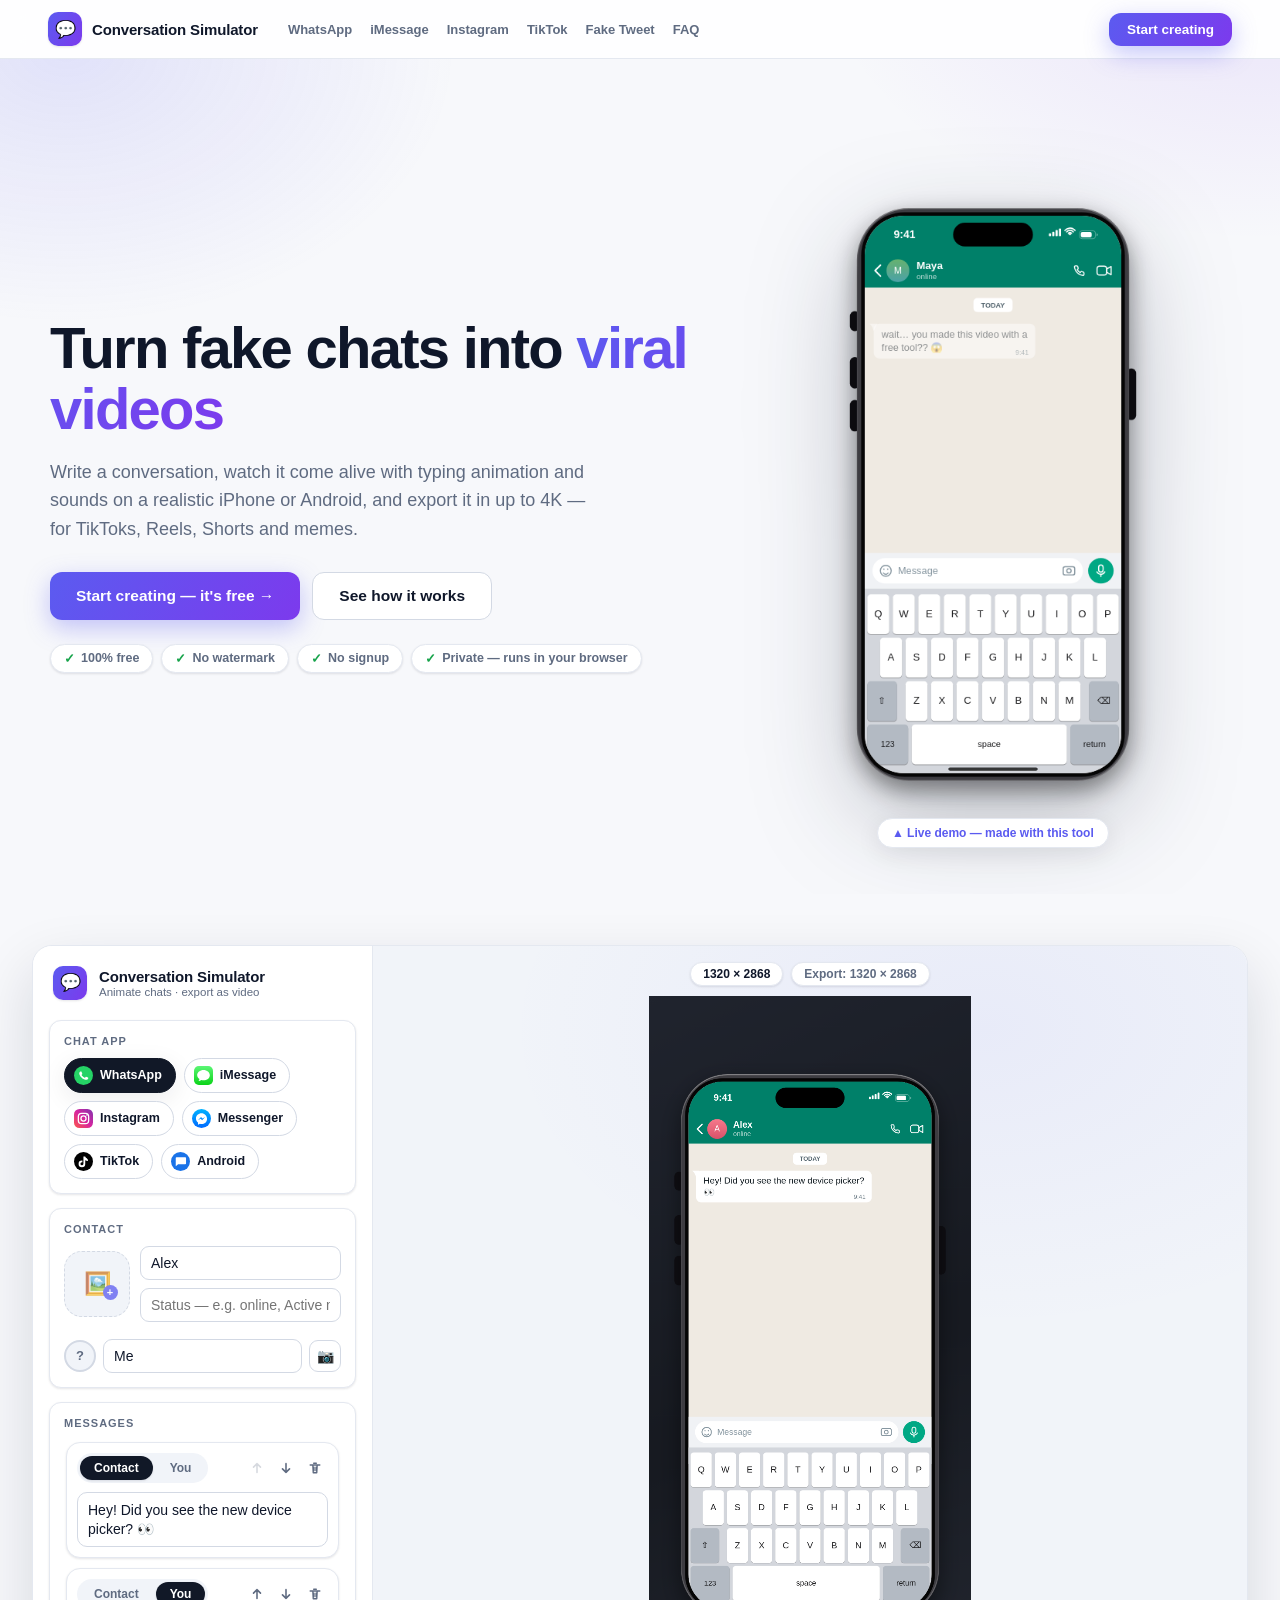
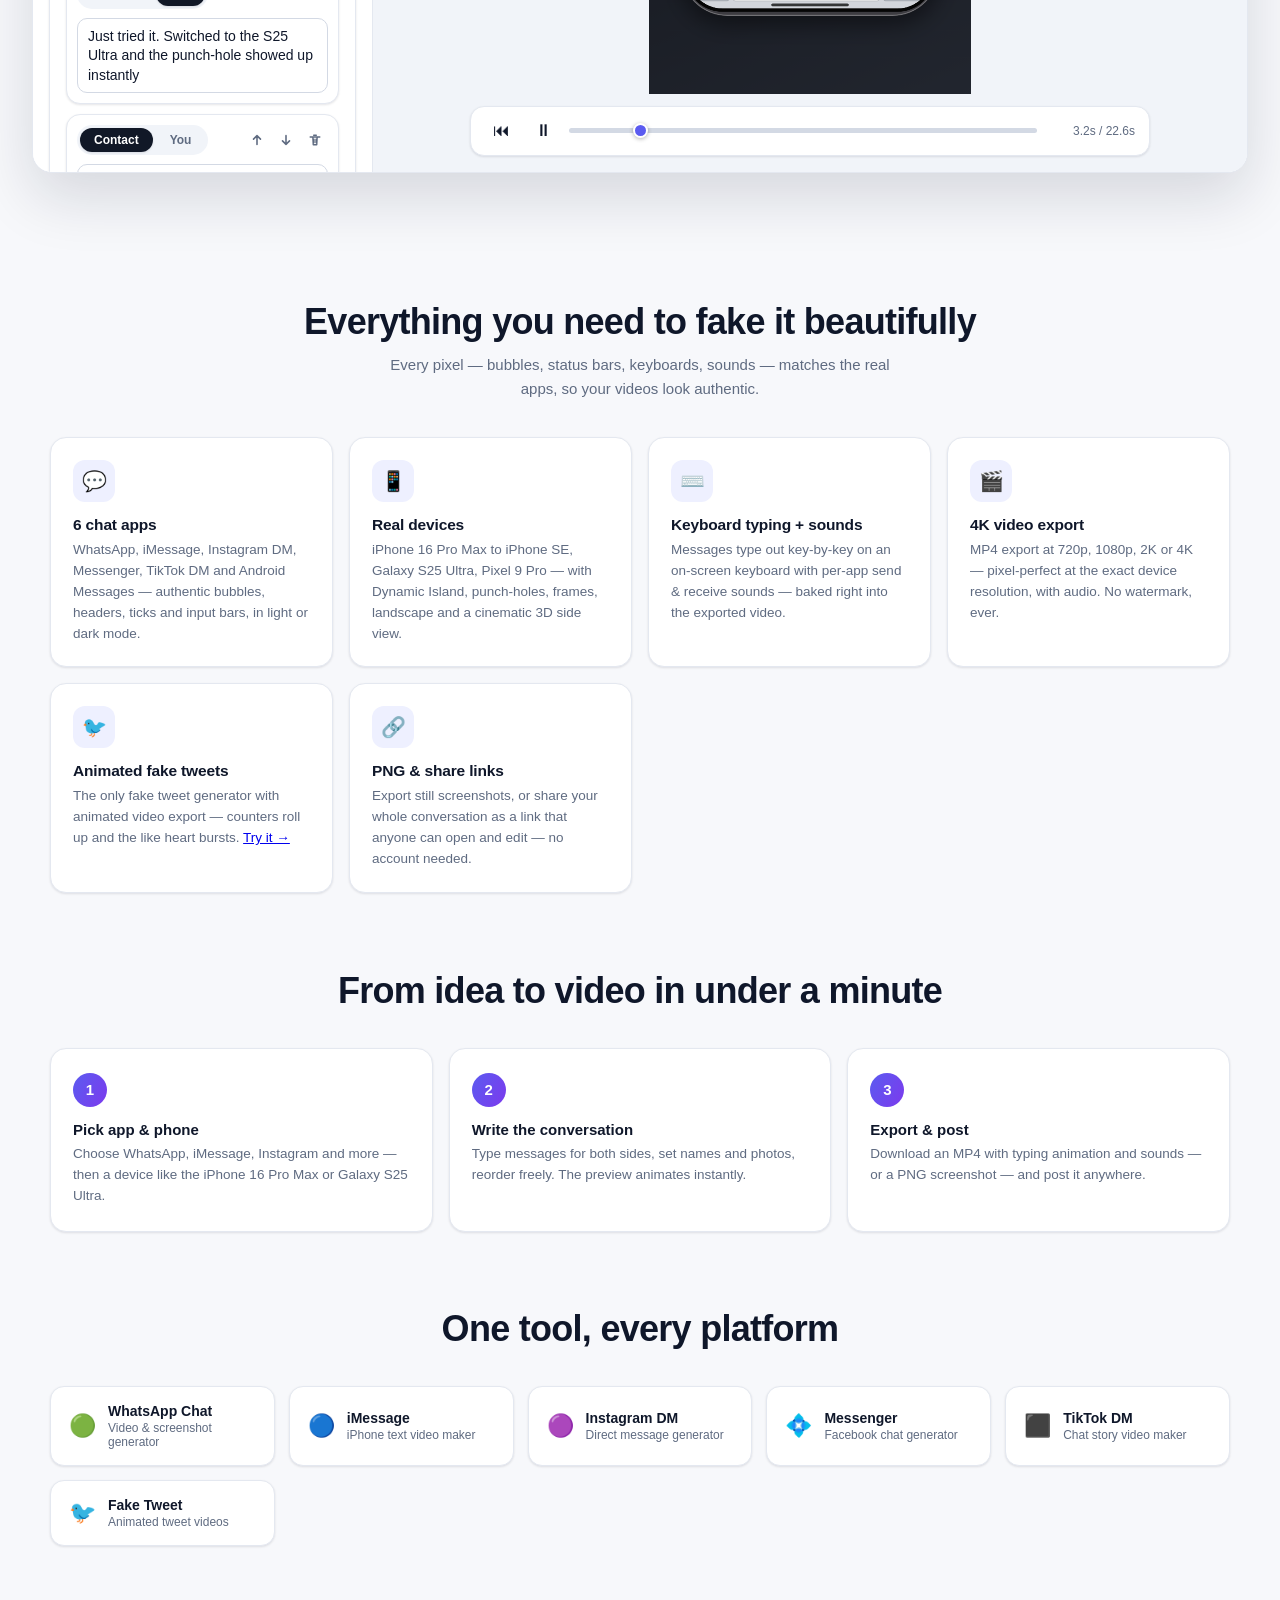
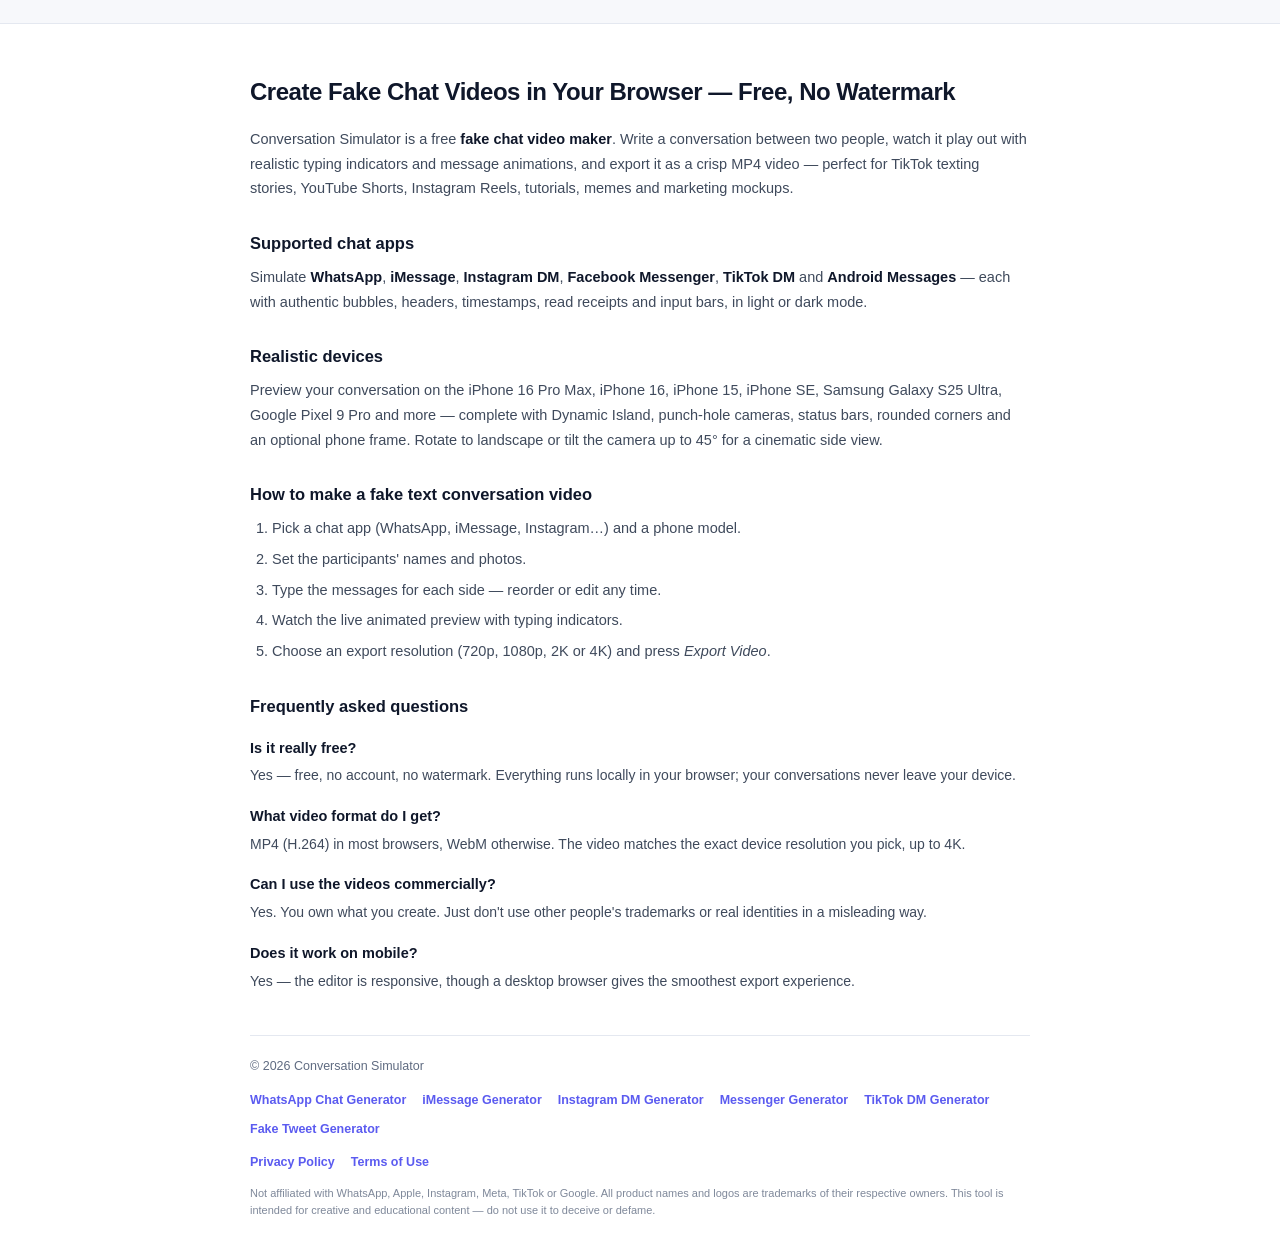
==== commit 3da0befc: "Editor UX redesign: app pills, contact card, message cards - Chat app selector is now icon pills (br" ====
--- a/index.html
+++ b/index.html
@@ -69,7 +69,7 @@
 }
 </script>
 
-<link rel="stylesheet" href="css/style.css?v=8" />
+<link rel="stylesheet" href="css/style.css?v=9" />
 
 <!-- Monetization: set your AdSense publisher ID here after approval, e.g. 'ca-pub-1234567890123456' -->
 <script>window.ADSENSE_CLIENT = '';</script>
@@ -152,6 +152,57 @@
     </header>
 
     <section class="panel">
+      <h2>Chat app</h2>
+      <div id="app-pills" class="app-pills"></div>
+    </section>
+
+    <section class="panel">
+      <h2>Contact</h2>
+      <div class="contact-editor">
+        <label class="avatar-upload" id="contact-thumb" title="Upload their photo">
+          <span class="avatar-upload-icon">🖼️<small>+</small></span>
+          <input id="contact-photo" type="file" accept="image/*" hidden />
+        </label>
+        <div class="contact-fields">
+          <input id="contact-name" type="text" placeholder="Contact name" />
+          <input id="contact-status" type="text" placeholder="Status — e.g. online, Active now" />
+        </div>
+        <button id="contact-photo-clear" class="clear-photo" title="Remove photo" hidden>✕</button>
+      </div>
+      <div class="participant-row your-profile">
+        <div id="my-thumb" class="avatar-thumb me" title="Your photo"></div>
+        <input id="my-name" type="text" placeholder="Your name (shown in TikTok)" />
+        <label class="photo-btn" title="Upload your photo">
+          📷<input id="my-photo" type="file" accept="image/*" hidden />
+        </label>
+        <button id="my-photo-clear" class="clear-photo" title="Remove photo" hidden>✕</button>
+      </div>
+    </section>
+
+    <section class="panel">
+      <h2>Messages</h2>
+      <div id="message-list" class="message-list"></div>
+      <div class="add-buttons">
+        <button id="add-them-btn" class="ghost">+ Contact message</button>
+        <button id="add-me-btn" class="ghost">+ Your message</button>
+      </div>
+      <div class="anim-toggles">
+        <label class="toggle-row">
+          <span>Typing indicator</span>
+          <input type="checkbox" id="typing-toggle" checked />
+        </label>
+        <label class="toggle-row">
+          <span>Keyboard typing animation</span>
+          <input type="checkbox" id="keyboard-toggle" checked />
+        </label>
+        <label class="toggle-row">
+          <span>Sound effects</span>
+          <input type="checkbox" id="sounds-toggle" checked />
+        </label>
+      </div>
+    </section>
+
+    <section class="panel">
       <h2>Device</h2>
       <label class="field">
         <span>Simulated device</span>
@@ -196,50 +247,6 @@
         <span>Background color</span>
         <input type="color" id="bg-color" value="#17191e" />
       </label>
-    </section>
-
-    <section class="panel">
-      <h2>Conversation</h2>
-      <label class="field">
-        <span>Chat app</span>
-        <select id="app-select"></select>
-      </label>
-      <div class="field">
-        <span>Participants</span>
-        <div class="participant-row">
-          <div id="contact-thumb" class="avatar-thumb them" title="Their photo"></div>
-          <input id="contact-name" type="text" placeholder="Contact name" />
-          <label class="photo-btn" title="Upload photo">
-            📷<input id="contact-photo" type="file" accept="image/*" hidden />
-          </label>
-          <button id="contact-photo-clear" class="clear-photo" title="Remove photo" hidden>✕</button>
-        </div>
-        <div class="participant-row">
-          <div id="my-thumb" class="avatar-thumb me" title="Your photo"></div>
-          <input id="my-name" type="text" placeholder="Your name" />
-          <label class="photo-btn" title="Upload photo">
-            📷<input id="my-photo" type="file" accept="image/*" hidden />
-          </label>
-          <button id="my-photo-clear" class="clear-photo" title="Remove photo" hidden>✕</button>
-        </div>
-      </div>
-      <label class="toggle-row">
-        <span>Typing indicator</span>
-        <input type="checkbox" id="typing-toggle" checked />
-      </label>
-      <label class="toggle-row">
-        <span>Keyboard typing animation</span>
-        <input type="checkbox" id="keyboard-toggle" checked />
-      </label>
-      <label class="toggle-row">
-        <span>Sound effects</span>
-        <input type="checkbox" id="sounds-toggle" checked />
-      </label>
-      <div id="message-list" class="message-list"></div>
-      <div class="add-buttons">
-        <button id="add-them-btn" class="ghost">+ Received</button>
-        <button id="add-me-btn" class="ghost">+ Sent</button>
-      </div>
     </section>
 
     <section class="panel">
@@ -455,10 +462,10 @@
 
 <div id="toast" class="toast"></div>
 
-<script src="js/devices.js?v=8"></script>
-<script src="js/sounds.js?v=8"></script>
-<script src="js/renderer.js?v=8"></script>
-<script src="js/export.js?v=8"></script>
-<script src="js/app.js?v=8"></script>
+<script src="js/devices.js?v=9"></script>
+<script src="js/sounds.js?v=9"></script>
+<script src="js/renderer.js?v=9"></script>
+<script src="js/export.js?v=9"></script>
+<script src="js/app.js?v=9"></script>
 </body>
 </html>
--- a/css/style.css
+++ b/css/style.css
@@ -368,38 +368,88 @@
 .angle-presets { display: flex; gap: 6px; margin-top: 2px; }
 .angle-presets button { font-size: 11px; padding: 4px 6px; flex: 1; }
 
+/* -------------------------------- app pills --------------------------------- */
+
+.app-pills { display: flex; flex-wrap: wrap; gap: 8px; }
+.app-pill {
+  display: inline-flex; align-items: center; gap: 7px;
+  padding: 7px 13px 7px 9px; border-radius: 999px;
+  border: 1.5px solid var(--border-strong); background: var(--surface);
+  font: inherit; font-weight: 700; font-size: 12.5px; color: var(--text);
+  cursor: pointer; transition: all 0.12s ease;
+}
+.app-pill svg { width: 19px; height: 19px; flex: none; }
+.app-pill:hover { border-color: var(--accent); transform: translateY(-1px); }
+.app-pill.active { background: #111827; border-color: #111827; color: #fff; box-shadow: var(--shadow-md); }
+
+/* ------------------------------ contact editor ------------------------------ */
+
+.contact-editor { display: flex; gap: 10px; align-items: center; }
+.contact-fields { flex: 1; min-width: 0; display: flex; flex-direction: column; gap: 8px; }
+
+.avatar-upload {
+  width: 66px; min-width: 66px; height: 66px; border-radius: 18px;
+  border: 1.5px dashed var(--border-strong);
+  background-color: var(--surface-2);
+  background-size: cover; background-position: center;
+  display: grid; place-items: center; cursor: pointer;
+  transition: border-color 0.12s;
+}
+.avatar-upload:hover { border-color: var(--accent); }
+.avatar-upload.has-photo { border-style: solid; border-color: var(--accent); }
+.avatar-upload.has-photo .avatar-upload-icon { display: none; }
+.avatar-upload-icon { font-size: 22px; opacity: 0.75; position: relative; }
+.avatar-upload-icon small {
+  position: absolute; right: -7px; bottom: -3px;
+  width: 15px; height: 15px; border-radius: 50%;
+  background: var(--accent); color: #fff; font-size: 11px; font-weight: 800;
+  display: grid; place-items: center; font-style: normal;
+}
+.your-profile { padding-top: 2px; }
+
 /* ------------------------------ message editor ------------------------------ */
 
-.message-list { display: flex; flex-direction: column; gap: 7px; max-height: 320px; overflow-y: auto; }
-
-.msg-row {
-  display: flex; gap: 6px; align-items: flex-start;
-  background: var(--surface-2); border: 1px solid var(--border);
-  border-radius: 10px; padding: 6px;
-}
-.msg-row.me { border-left: 3px solid var(--accent); }
-.msg-row:not(.me) { border-left: 3px solid #22c55e; }
-
-.sender-btn {
-  min-width: 46px; padding: 6px 0; font-size: 11px; font-weight: 800;
-  border: none; border-radius: 7px; cursor: pointer;
-  background: #dcfce7; color: #15803d;
-}
-.msg-row.me .sender-btn { background: var(--accent-soft); color: var(--accent); }
-
-.msg-row textarea {
-  border: none; background: transparent; resize: none; padding: 5px 4px;
-  min-height: 28px; line-height: 1.35; overflow: hidden; box-shadow: none;
-}
-.msg-row textarea:focus { box-shadow: none; }
-
-.msg-controls { display: flex; flex-direction: column; gap: 2px; }
-.msg-controls button {
-  background: transparent; border: none; color: var(--muted);
-  font-size: 11px; width: 20px; height: 18px; cursor: pointer; border-radius: 4px;
-}
-.msg-controls button:hover:not(:disabled) { background: var(--border); color: var(--text); }
-.msg-controls button:disabled { opacity: 0.25; cursor: default; }
+.message-list { display: flex; flex-direction: column; gap: 10px; max-height: 420px; overflow-y: auto; padding: 2px; }
+
+.msg-card {
+  background: var(--surface); border: 1px solid var(--border);
+  border-radius: 14px; padding: 10px;
+  display: flex; flex-direction: column; gap: 9px;
+  box-shadow: var(--shadow-sm);
+}
+.msg-card-top { display: flex; justify-content: space-between; align-items: center; gap: 8px; }
+
+.sender-pills {
+  display: inline-flex; gap: 3px;
+  background: var(--surface-2); border-radius: 999px; padding: 3px;
+}
+.s-pill {
+  border: none; background: transparent;
+  padding: 5px 14px; border-radius: 999px;
+  font: inherit; font-size: 12px; font-weight: 750; color: var(--muted);
+  cursor: pointer; transition: all 0.12s;
+}
+.s-pill.active { background: #111827; color: #fff; box-shadow: var(--shadow-sm); }
+
+.msg-actions { display: flex; gap: 2px; }
+.msg-actions button {
+  width: 27px; height: 27px; border: none; background: transparent;
+  border-radius: 8px; color: var(--muted); cursor: pointer;
+  display: grid; place-items: center;
+}
+.msg-actions button:hover:not(:disabled) { background: var(--surface-2); color: var(--text); }
+.msg-actions button:last-child:hover:not(:disabled) { color: var(--danger); background: #fee2e2; }
+.msg-actions button:disabled { opacity: 0.25; cursor: default; }
+
+.msg-card textarea {
+  resize: none; min-height: 34px; line-height: 1.4; overflow: hidden;
+  border-radius: 10px;
+}
+
+.anim-toggles {
+  border-top: 1px solid var(--border);
+  padding-top: 11px; display: flex; flex-direction: column; gap: 9px;
+}
 
 /* ---------------------------------- progress -------------------------------- */
 
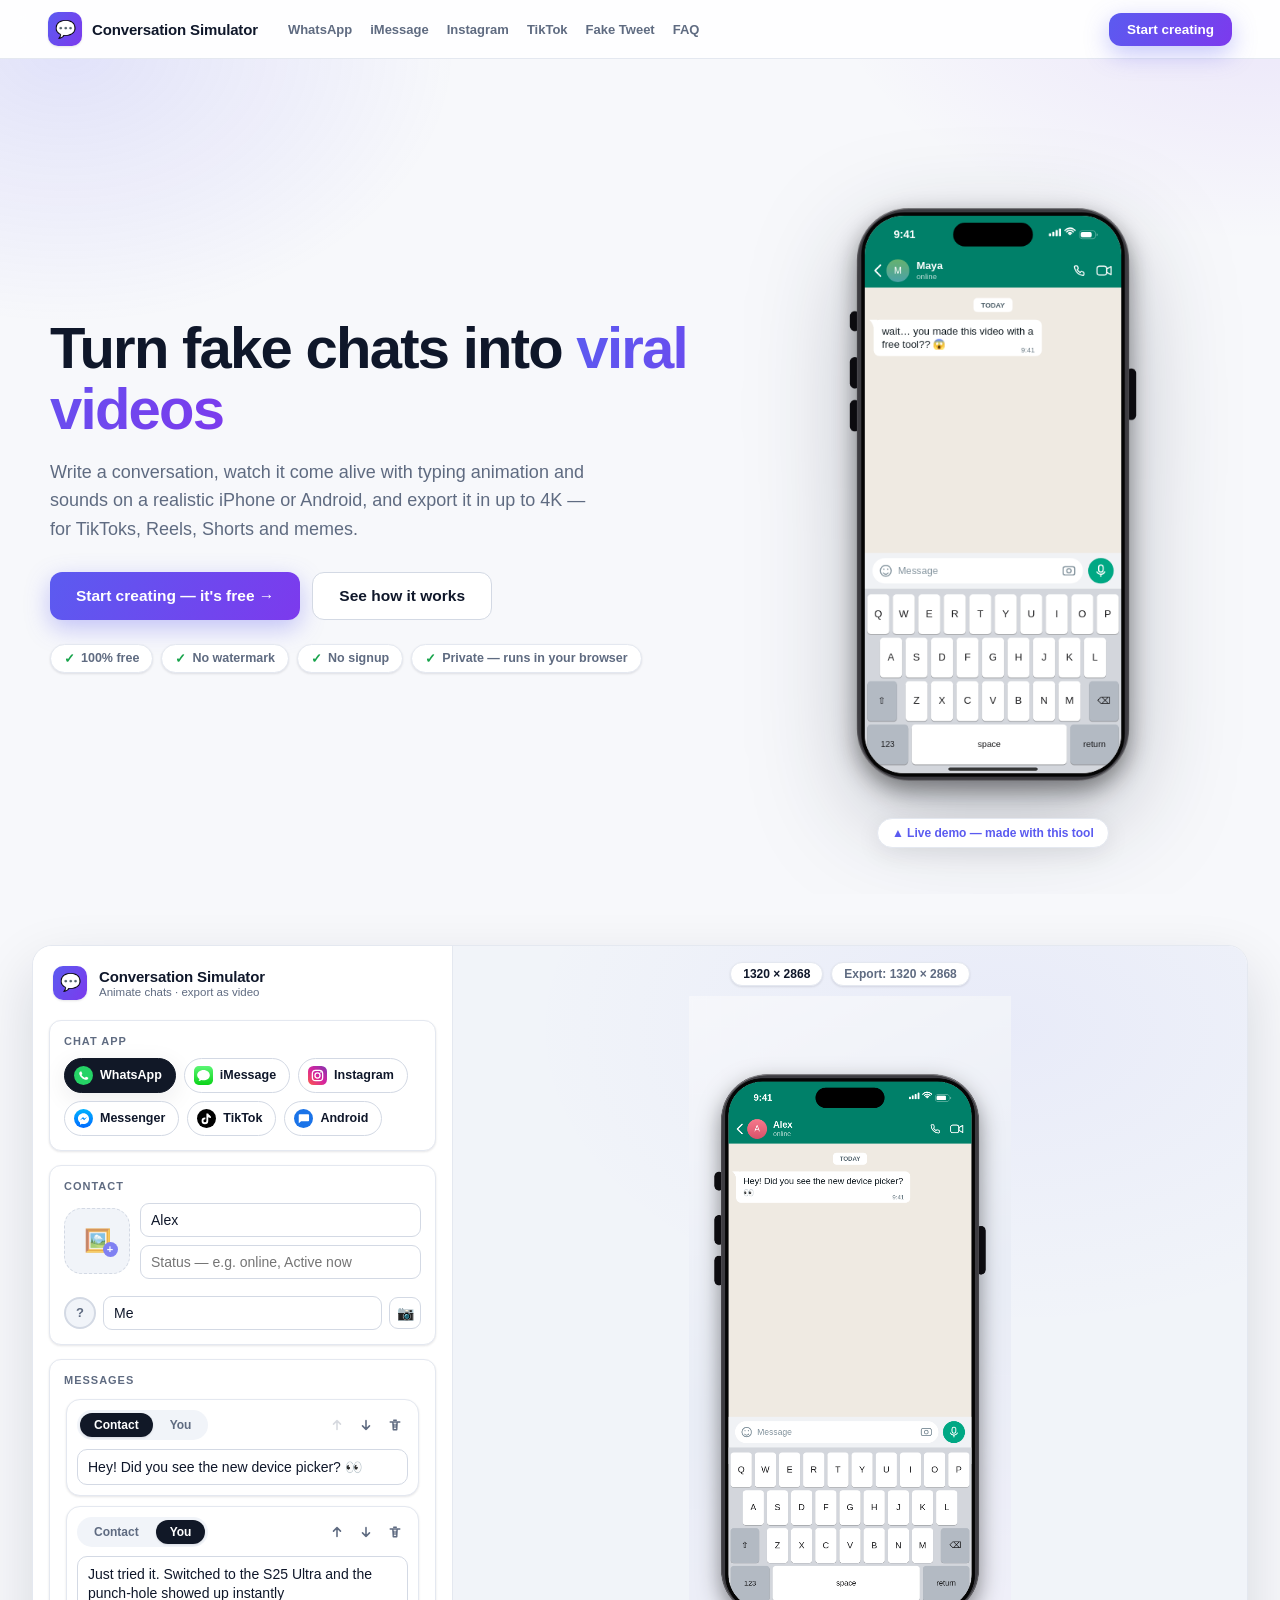
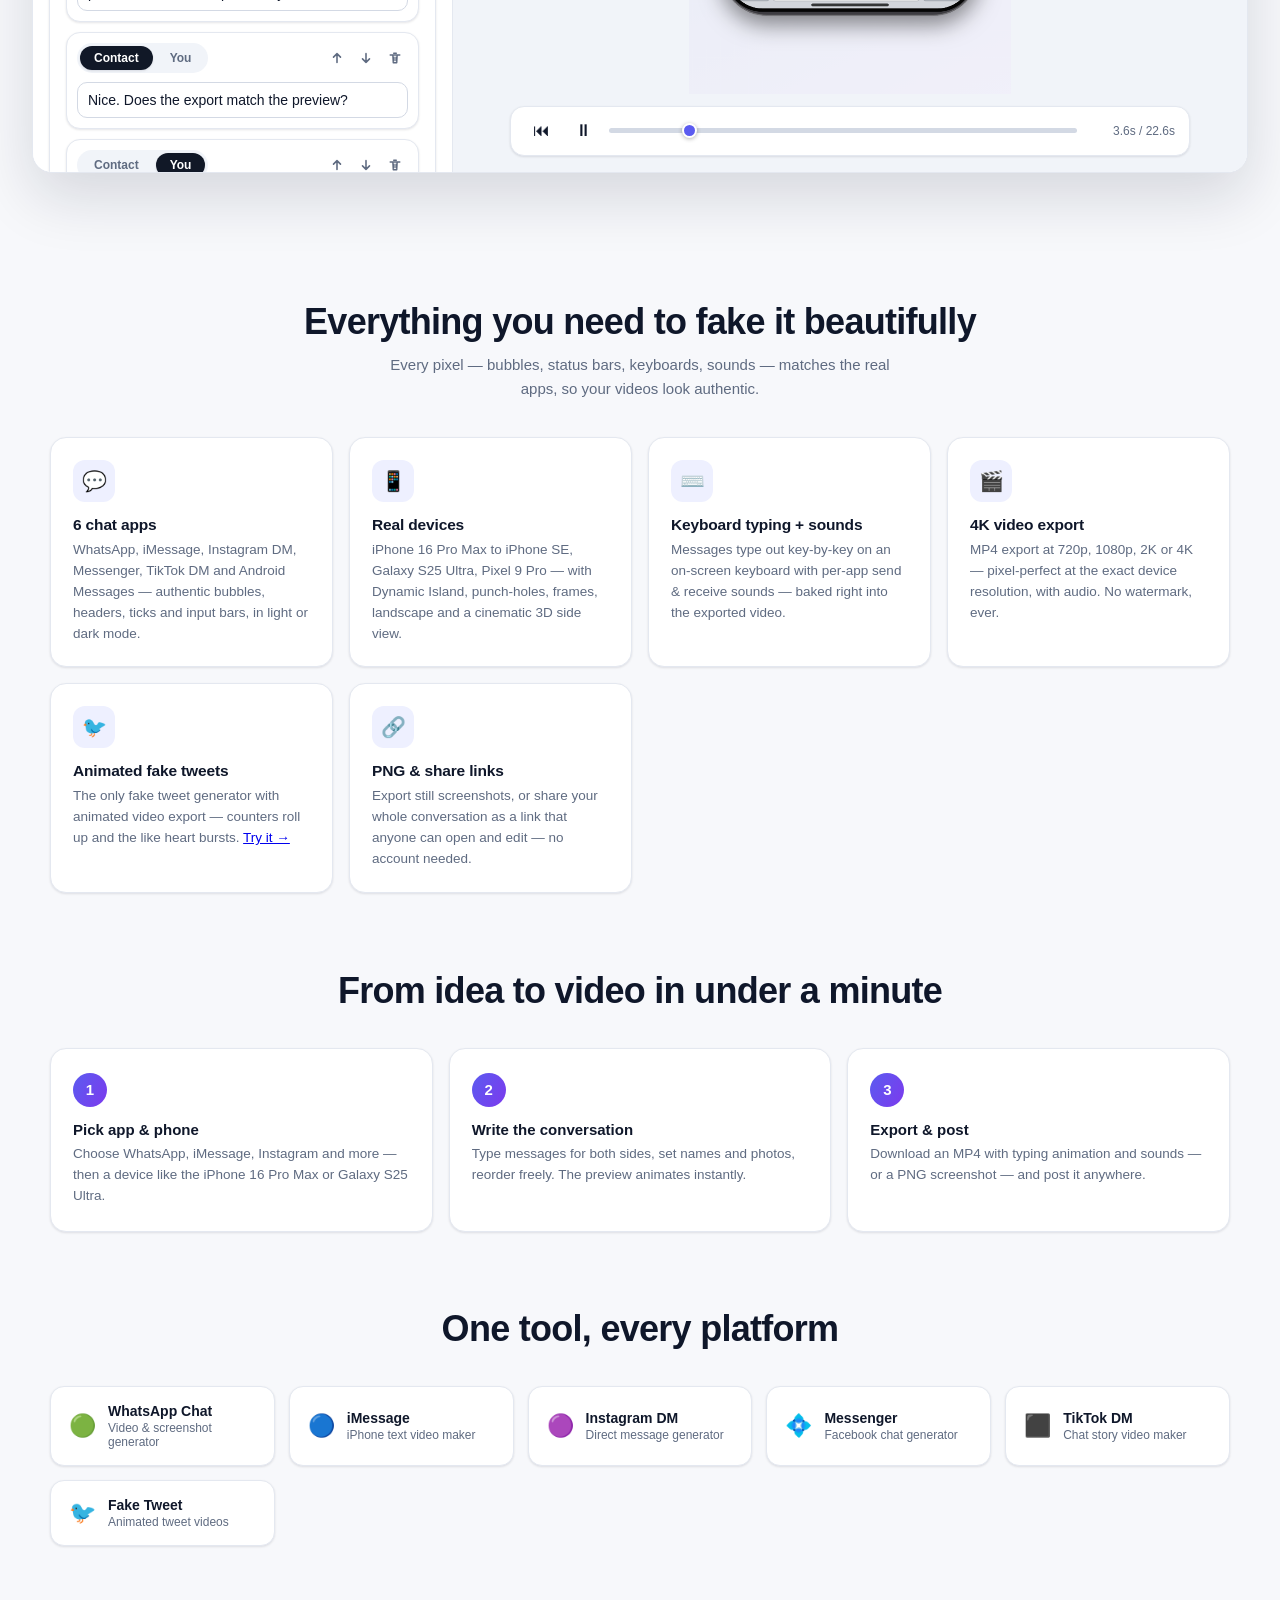
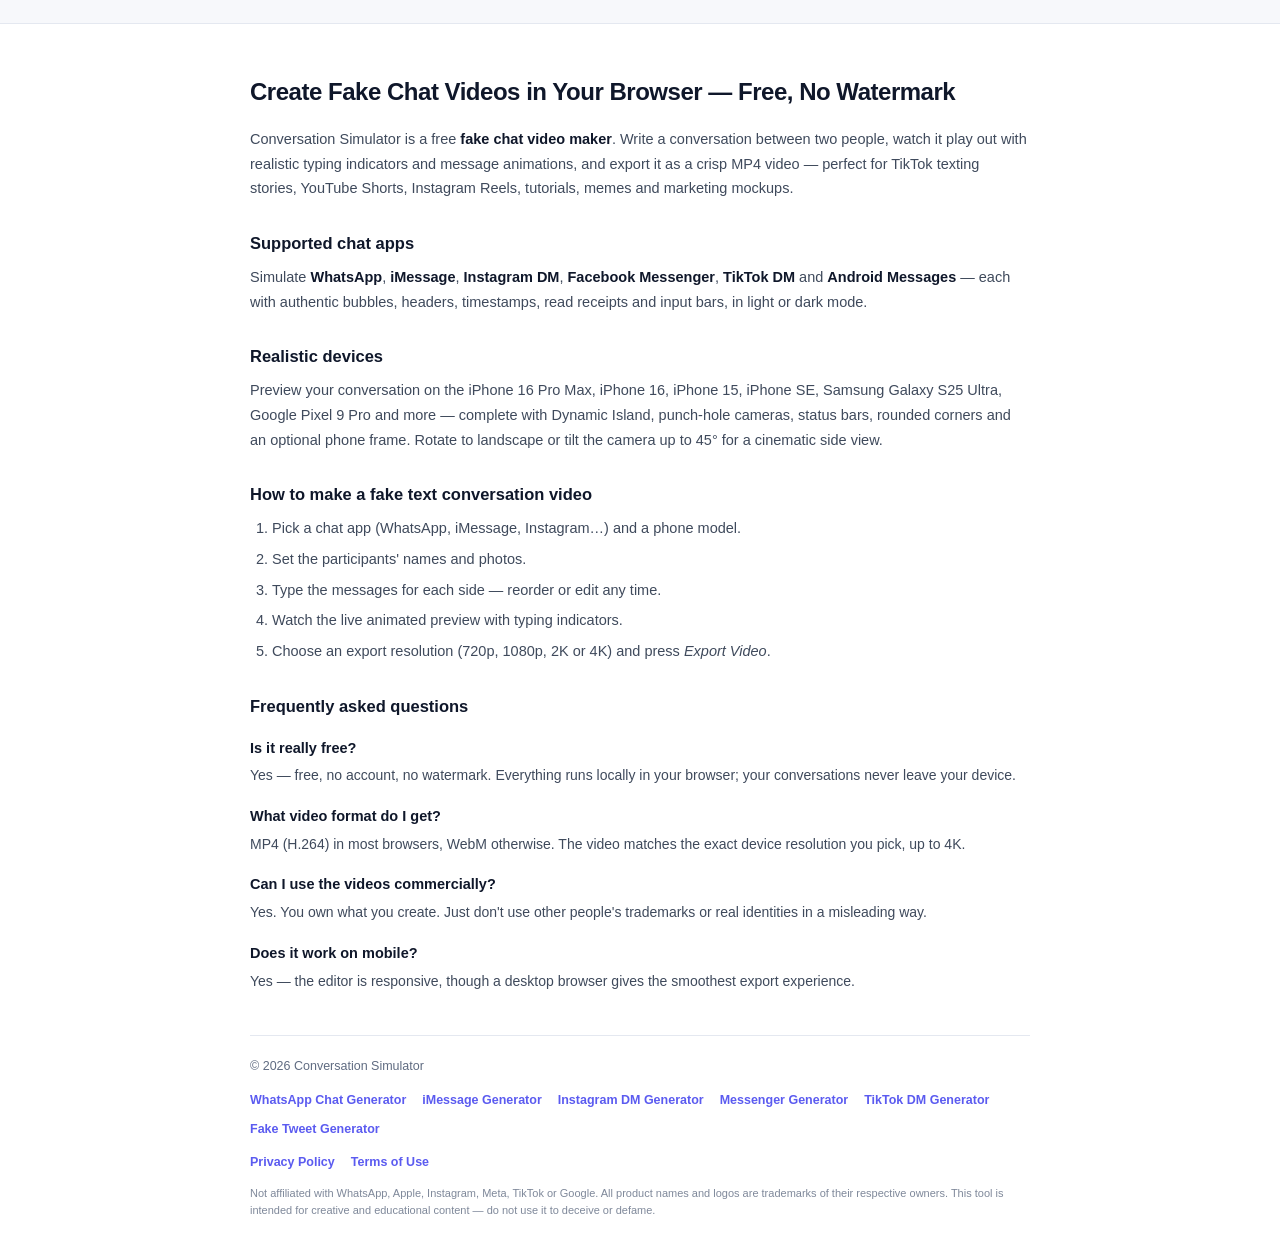
==== commit c9916372: "Light studio background by default + wider config sidebar - Canvas behind the phone now defaults to " ====
--- a/index.html
+++ b/index.html
@@ -69,7 +69,7 @@
 }
 </script>
 
-<link rel="stylesheet" href="css/style.css?v=9" />
+<link rel="stylesheet" href="css/style.css?v=10" />
 
 <!-- Monetization: set your AdSense publisher ID here after approval, e.g. 'ca-pub-1234567890123456' -->
 <script>window.ADSENSE_CLIENT = '';</script>
@@ -239,7 +239,8 @@
       <label class="field">
         <span>Canvas background</span>
         <select id="bg-style">
-          <option value="gradient">Studio gradient</option>
+          <option value="light">Light studio</option>
+          <option value="dark">Dark studio</option>
           <option value="solid">Solid color</option>
         </select>
       </label>
@@ -462,10 +463,10 @@
 
 <div id="toast" class="toast"></div>
 
-<script src="js/devices.js?v=9"></script>
-<script src="js/sounds.js?v=9"></script>
-<script src="js/renderer.js?v=9"></script>
-<script src="js/export.js?v=9"></script>
-<script src="js/app.js?v=9"></script>
+<script src="js/devices.js?v=10"></script>
+<script src="js/sounds.js?v=10"></script>
+<script src="js/renderer.js?v=10"></script>
+<script src="js/export.js?v=10"></script>
+<script src="js/app.js?v=10"></script>
 </body>
 </html>
--- a/css/style.css
+++ b/css/style.css
@@ -233,8 +233,8 @@
 }
 
 .sidebar {
-  width: 340px;
-  min-width: 340px;
+  width: 420px;
+  min-width: 420px;
   background: var(--surface);
   border-right: 1px solid var(--border);
   overflow-y: auto;
